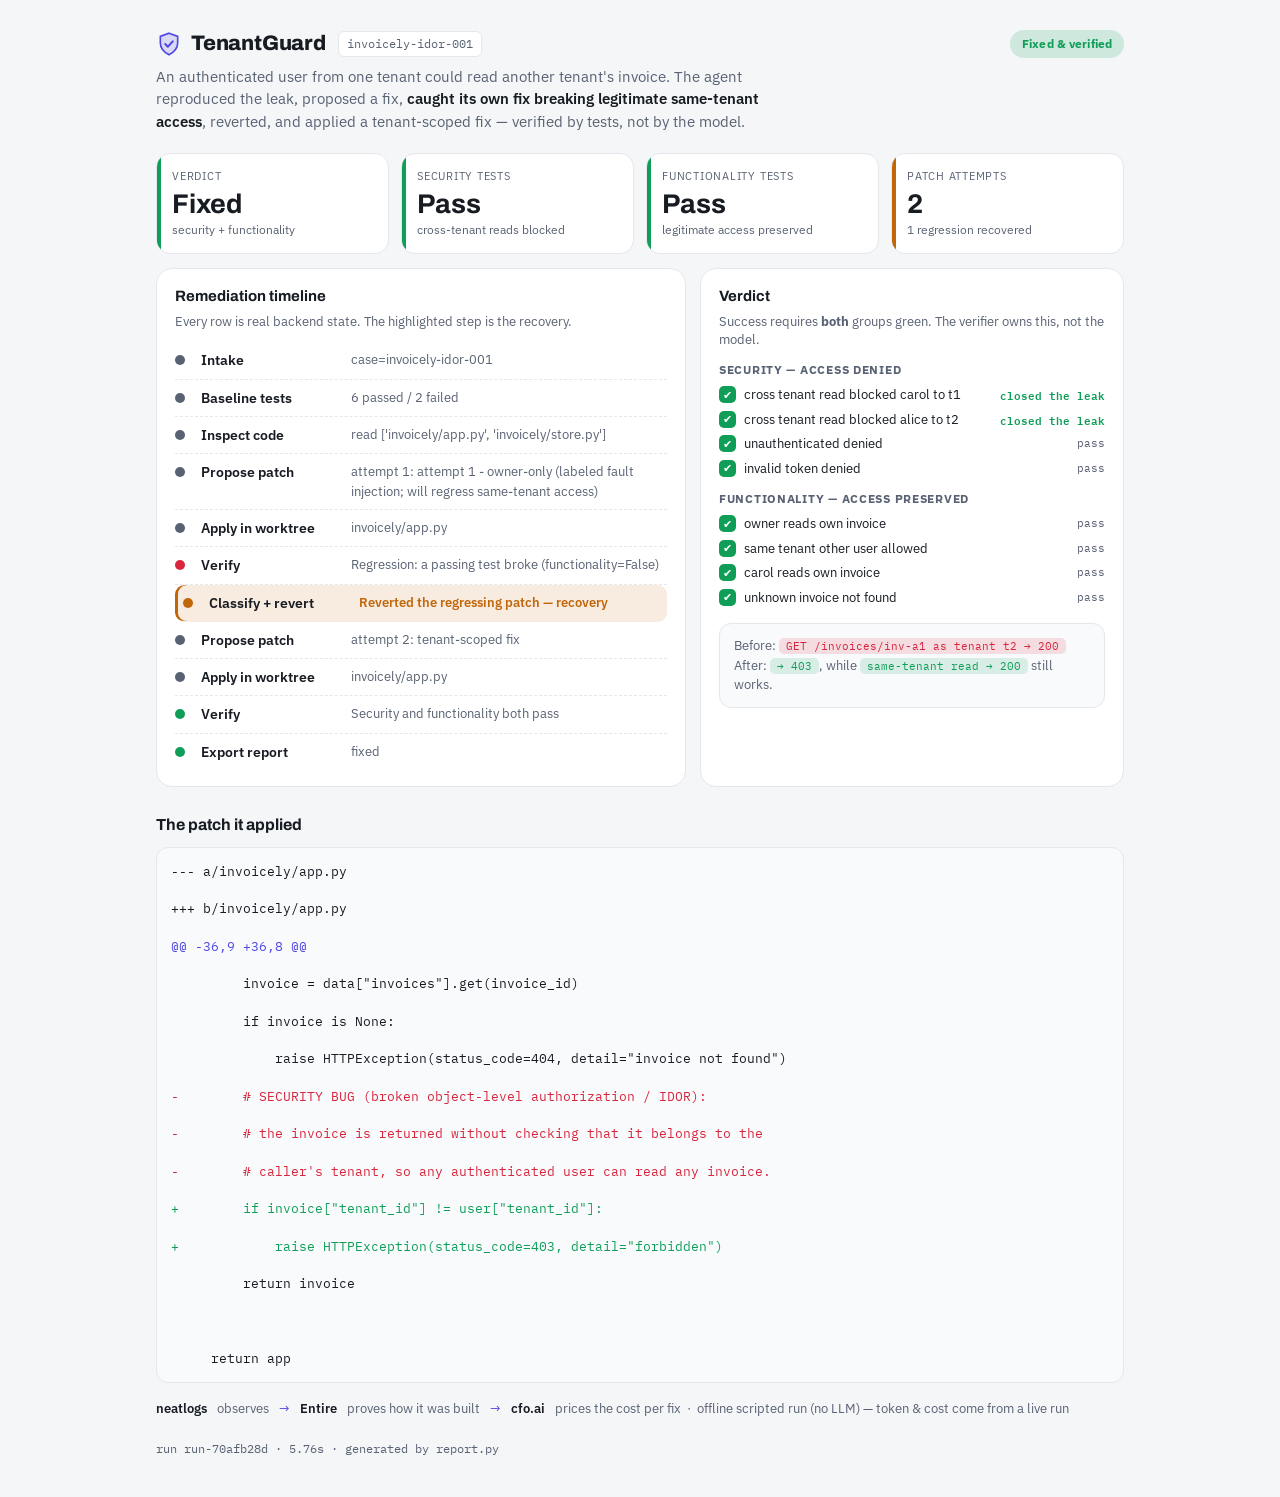
==== docs/report.html @ a700844a "P5 neatlogs wiring + polished dashboard + full docs - brain.py: neatlogs-wrapped client, usage/cost " ====
<!doctype html>
<html lang="en">
<head>
<meta charset="utf-8">
<meta name="viewport" content="width=device-width, initial-scale=1, viewport-fit=cover">
<title>TenantGuard Run</title>
<link rel="preconnect" href="https://fonts.googleapis.com">
<link rel="preconnect" href="https://fonts.gstatic.com" crossorigin>
<link rel="stylesheet" href="https://fonts.googleapis.com/css2?family=Archivo:wght@600;700;800&family=IBM+Plex+Sans:wght@400;500;600&family=IBM+Plex+Mono:wght@400;500&display=swap">
<style>
/* layout: ops dashboard — status bar, KPI tiles, timeline | verdict, patch, tool loop */
:root{
  --bg:#f4f6f8; --surface:#ffffff; --surface-2:#f8fafc; --fg:#171b22; --muted:#596273;
  --line:#e4e7ec; --accent:#4f46e5;
  --ok:#0f9d58; --bad:#d7263d; --warn:#c2660a;
  --mono:'IBM Plex Mono',ui-monospace,SFMono-Regular,Menlo,monospace;
  --body:'IBM Plex Sans',system-ui,-apple-system,Segoe UI,Roboto,sans-serif;
  --display:'Archivo','IBM Plex Sans',system-ui,sans-serif;
}
@media (prefers-color-scheme:dark){:root:not([data-theme="light"]){
  --bg:#0d1016; --surface:#141922; --surface-2:#10151d; --fg:#e8eaef; --muted:#97a1b0;
  --line:#242b36; --accent:#8b85ff; --ok:#3ad98a; --bad:#ff5d6c; --warn:#ffac52; color-scheme:dark;
}}
:root[data-theme="dark"]{
  --bg:#0d1016; --surface:#141922; --surface-2:#10151d; --fg:#e8eaef; --muted:#97a1b0;
  --line:#242b36; --accent:#8b85ff; --ok:#3ad98a; --bad:#ff5d6c; --warn:#ffac52; color-scheme:dark;
}
*{box-sizing:border-box}
body{margin:0;background:var(--bg);color:var(--fg);font-family:var(--body);
  font-size:15px;line-height:1.5;-webkit-font-smoothing:antialiased}
.wrap{max-width:1000px;margin:0 auto;padding-block:28px;padding-inline:16px}
.bar{display:flex;align-items:center;gap:12px;flex-wrap:wrap;margin-bottom:6px}
.brand{display:flex;align-items:center;gap:9px;font-family:var(--display);font-weight:800;
  font-size:21px;letter-spacing:-.01em}
.shield{width:26px;height:26px;flex:none}
.case{font-family:var(--mono);font-size:12px;color:var(--muted);
  background:var(--surface);border:1px solid var(--line);border-radius:6px;padding:3px 8px}
.pill{font-weight:700;font-size:12px;padding:5px 12px;border-radius:999px;letter-spacing:.01em}
.pill.ok{background:color-mix(in srgb,var(--ok) 16%,transparent);color:var(--ok)}
.pill.bad{background:color-mix(in srgb,var(--bad) 16%,transparent);color:var(--bad)}
.spacer{flex:1 1 auto}
.lede{color:var(--muted);margin:2px 0 20px;max-width:68ch}
.lede b{color:var(--fg);font-weight:600}

.kpis{display:grid;grid-template-columns:repeat(4,1fr);gap:12px;margin-bottom:14px}
@media(max-width:760px){.kpis{grid-template-columns:repeat(2,1fr)}}
.kpi{background:var(--surface);border:1px solid var(--line);border-radius:14px;padding:14px 15px;
  position:relative;overflow:hidden}
.kpi::before{content:"";position:absolute;left:0;top:0;bottom:0;width:4px;background:var(--muted)}
.kpi.good::before{background:var(--ok)} .kpi.crit::before{background:var(--bad)}
.kpi.warn::before{background:var(--warn)}
.kpi-label{font-size:11px;text-transform:uppercase;letter-spacing:.07em;color:var(--muted)}
.kpi-value{font-family:var(--display);font-weight:700;font-size:27px;line-height:1.1;margin:5px 0 2px}
.kpi-sub{font-size:12px;color:var(--muted)}

.grid{display:grid;grid-template-columns:1.25fr 1fr;gap:14px;margin-top:4px}
@media(max-width:820px){.grid{grid-template-columns:1fr}}
.panel{background:var(--surface);border:1px solid var(--line);border-radius:16px;padding:16px 18px;min-width:0}
.panel h3{font-family:var(--display);font-weight:700;font-size:15px;margin:0 0 4px}
.panel .hint{color:var(--muted);font-size:12.5px;margin:0 0 12px}

ul.tl{list-style:none;margin:0;padding:0}
.tl-row{display:grid;grid-template-columns:16px 140px 1fr;gap:10px;align-items:start;
  padding:8px 0;border-bottom:1px dashed var(--line)}
.tl-row:last-child{border-bottom:0}
.tl-dot{width:10px;height:10px;border-radius:50%;background:var(--muted);margin-top:5px}
.tl-label{font-weight:600;font-size:13.5px}
.tl-note{color:var(--muted);font-size:13px;min-width:0}
.tl-row.pass .tl-dot{background:var(--ok)}
.tl-row.fail .tl-dot{background:var(--bad)}
.tl-row.recover{background:color-mix(in srgb,var(--warn) 12%,transparent);
  border-radius:9px;padding-inline:8px;border-bottom-color:transparent;
  box-shadow:inset 3px 0 0 var(--warn)}
.tl-row.recover .tl-dot{background:var(--warn)}
.tl-row.recover .tl-note{color:var(--warn);font-weight:600}

.vm-group{margin-bottom:12px}
.vm-group h4{font-size:12px;text-transform:uppercase;letter-spacing:.06em;color:var(--muted);margin:0 0 6px}
.vm-group ul{list-style:none;margin:0;padding:0;display:flex;flex-direction:column;gap:5px}
.vm-group li{display:flex;align-items:center;gap:8px;font-size:13px}
.vm-check{width:17px;height:17px;flex:none;border-radius:5px;display:grid;place-items:center;
  font-size:11px;color:#fff;background:var(--ok)}
.vm-group li.bad .vm-check{background:var(--bad)}
.vm-name{flex:1 1 auto;min-width:0}
.vm-tag{font-family:var(--mono);font-size:10.5px;color:var(--muted);white-space:nowrap}
.vm-tag.closed{color:var(--ok);font-weight:600}

.attack{margin:16px 0 0;background:var(--surface-2);border:1px solid var(--line);
  border-radius:12px;padding:12px 14px;font-size:13px;color:var(--muted)}
.attack code{font-family:var(--mono);color:var(--fg)}
.chip{font-family:var(--mono);font-size:11px;padding:1px 7px;border-radius:5px;
  background:color-mix(in srgb,var(--bad) 14%,transparent);color:var(--bad)}
.chip.ok{background:color-mix(in srgb,var(--ok) 14%,transparent);color:var(--ok)}

.diffwrap{margin-top:14px}
pre.diff{background:var(--surface-2);border:1px solid var(--line);border-radius:12px;
  padding:14px;overflow-x:auto;font-family:var(--mono);font-size:12.5px;line-height:1.5;margin:0}
.dl{display:block;white-space:pre}
.dl.ins{color:var(--ok)} .dl.del{color:var(--bad)} .dl.hunk{color:var(--accent)}

.loop{margin-top:16px;display:flex;align-items:center;gap:10px;flex-wrap:wrap;
  font-size:12.5px;color:var(--muted)}
.loop b{color:var(--fg);font-weight:600}
.loop .arrow{color:var(--accent)}
.foot{color:var(--muted);font-size:11.5px;margin-top:22px;font-family:var(--mono)}
h2.sec{font-family:var(--display);font-weight:700;font-size:16px;margin:26px 0 10px}
</style>
</head>
<body>
<div class="wrap">
  <div class="bar">
    <div class="brand">
      <svg class="shield" viewBox="0 0 24 24" fill="none" aria-hidden="true">
        <path d="M12 2l8 3v6c0 5-3.5 8.5-8 11-4.5-2.5-8-6-8-11V5l8-3z" fill="var(--accent)" opacity=".16"/>
        <path d="M12 2l8 3v6c0 5-3.5 8.5-8 11-4.5-2.5-8-6-8-11V5l8-3z" stroke="var(--accent)" stroke-width="1.5"/>
        <path d="M8.5 12l2.5 2.5 4.5-5" stroke="var(--accent)" stroke-width="1.8" stroke-linecap="round" stroke-linejoin="round"/>
      </svg>
      TenantGuard
    </div>
    <span class="case">invoicely-idor-001</span>
    <span class="spacer"></span>
    <span class="pill ok">Fixed &amp; verified</span>
  </div>
  <p class="lede">An authenticated user from one tenant could read another tenant's invoice.
  The agent reproduced the leak, proposed a fix, <b>caught its own fix breaking legitimate
  same-tenant access</b>, reverted, and applied a tenant-scoped fix — verified by tests, not by the model.</p>

  <div class="kpis"><div class="kpi good"><div class="kpi-label">Verdict</div><div class="kpi-value">Fixed</div><div class="kpi-sub">security + functionality</div></div><div class="kpi good"><div class="kpi-label">Security tests</div><div class="kpi-value">Pass</div><div class="kpi-sub">cross-tenant reads blocked</div></div><div class="kpi good"><div class="kpi-label">Functionality tests</div><div class="kpi-value">Pass</div><div class="kpi-sub">legitimate access preserved</div></div><div class="kpi warn"><div class="kpi-label">Patch attempts</div><div class="kpi-value">2</div><div class="kpi-sub">1 regression recovered</div></div></div>

  <div class="grid">
    <div class="panel">
      <h3>Remediation timeline</h3>
      <p class="hint">Every row is real backend state. The highlighted step is the recovery.</p>
      <ul class="tl"><li class="tl-row step"><span class="tl-dot"></span><span class="tl-label">Intake</span><span class="tl-note">case=invoicely-idor-001</span></li>
<li class="tl-row step"><span class="tl-dot"></span><span class="tl-label">Baseline tests</span><span class="tl-note">6 passed / 2 failed</span></li>
<li class="tl-row step"><span class="tl-dot"></span><span class="tl-label">Inspect code</span><span class="tl-note">read [&#x27;invoicely/app.py&#x27;, &#x27;invoicely/store.py&#x27;]</span></li>
<li class="tl-row step"><span class="tl-dot"></span><span class="tl-label">Propose patch</span><span class="tl-note">attempt 1: attempt 1 - owner-only (labeled fault injection; will regress same-tenant access)</span></li>
<li class="tl-row step"><span class="tl-dot"></span><span class="tl-label">Apply in worktree</span><span class="tl-note">invoicely/app.py</span></li>
<li class="tl-row fail"><span class="tl-dot"></span><span class="tl-label">Verify</span><span class="tl-note">Regression: a passing test broke (functionality=False)</span></li>
<li class="tl-row recover"><span class="tl-dot"></span><span class="tl-label">Classify + revert</span><span class="tl-note">Reverted the regressing patch — recovery</span></li>
<li class="tl-row step"><span class="tl-dot"></span><span class="tl-label">Propose patch</span><span class="tl-note">attempt 2: tenant-scoped fix</span></li>
<li class="tl-row step"><span class="tl-dot"></span><span class="tl-label">Apply in worktree</span><span class="tl-note">invoicely/app.py</span></li>
<li class="tl-row pass"><span class="tl-dot"></span><span class="tl-label">Verify</span><span class="tl-note">Security and functionality both pass</span></li>
<li class="tl-row pass"><span class="tl-dot"></span><span class="tl-label">Export report</span><span class="tl-note">fixed</span></li></ul>
    </div>
    <div class="panel">
      <h3>Verdict</h3>
      <p class="hint">Success requires <b>both</b> groups green. The verifier owns this, not the model.</p>
      <div class="vm-group"><h4>Security — access denied</h4><ul><li class="ok"><span class="vm-check">✔</span><span class="vm-name">cross tenant read blocked carol to t1</span><span class="vm-tag closed">closed the leak</span></li><li class="ok"><span class="vm-check">✔</span><span class="vm-name">cross tenant read blocked alice to t2</span><span class="vm-tag closed">closed the leak</span></li><li class="ok"><span class="vm-check">✔</span><span class="vm-name">unauthenticated denied</span><span class="vm-tag ok">pass</span></li><li class="ok"><span class="vm-check">✔</span><span class="vm-name">invalid token denied</span><span class="vm-tag ok">pass</span></li></ul></div><div class="vm-group"><h4>Functionality — access preserved</h4><ul><li class="ok"><span class="vm-check">✔</span><span class="vm-name">owner reads own invoice</span><span class="vm-tag ok">pass</span></li><li class="ok"><span class="vm-check">✔</span><span class="vm-name">same tenant other user allowed</span><span class="vm-tag ok">pass</span></li><li class="ok"><span class="vm-check">✔</span><span class="vm-name">carol reads own invoice</span><span class="vm-tag ok">pass</span></li><li class="ok"><span class="vm-check">✔</span><span class="vm-name">unknown invoice not found</span><span class="vm-tag ok">pass</span></li></ul></div>
      <div class="attack">
        Before: <span class="chip">GET /invoices/inv-a1 as tenant t2 → 200</span>
        After: <span class="chip ok">→ 403</span>, while
        <span class="chip ok">same-tenant read → 200</span> still works.
      </div>
    </div>
  </div>

  <div class="diffwrap">
    <h2 class="sec">The patch it applied</h2>
    <pre class="diff"><span class="dl ">--- a/invoicely/app.py</span>
<span class="dl ">+++ b/invoicely/app.py</span>
<span class="dl hunk">@@ -36,9 +36,8 @@</span>
<span class="dl ">         invoice = data[&quot;invoices&quot;].get(invoice_id)</span>
<span class="dl ">         if invoice is None:</span>
<span class="dl ">             raise HTTPException(status_code=404, detail=&quot;invoice not found&quot;)</span>
<span class="dl del">-        # SECURITY BUG (broken object-level authorization / IDOR):</span>
<span class="dl del">-        # the invoice is returned without checking that it belongs to the</span>
<span class="dl del">-        # caller&#x27;s tenant, so any authenticated user can read any invoice.</span>
<span class="dl ins">+        if invoice[&quot;tenant_id&quot;] != user[&quot;tenant_id&quot;]:</span>
<span class="dl ins">+            raise HTTPException(status_code=403, detail=&quot;forbidden&quot;)</span>
<span class="dl ">         return invoice</span>
<span class="dl "> </span>
<span class="dl ">     return app</span></pre>
  </div>

  <div class="loop">
    <b>neatlogs</b> observes <span class="arrow">→</span> <b>Entire</b> proves how it was built
    <span class="arrow">→</span> <b>cfo.ai</b> prices the cost per fix &nbsp;·&nbsp; offline scripted run (no LLM) — token &amp; cost come from a live run
  </div>

  <p class="foot">run run-70afb28d · 5.76s · generated by report.py</p>
</div>
</body>
</html>
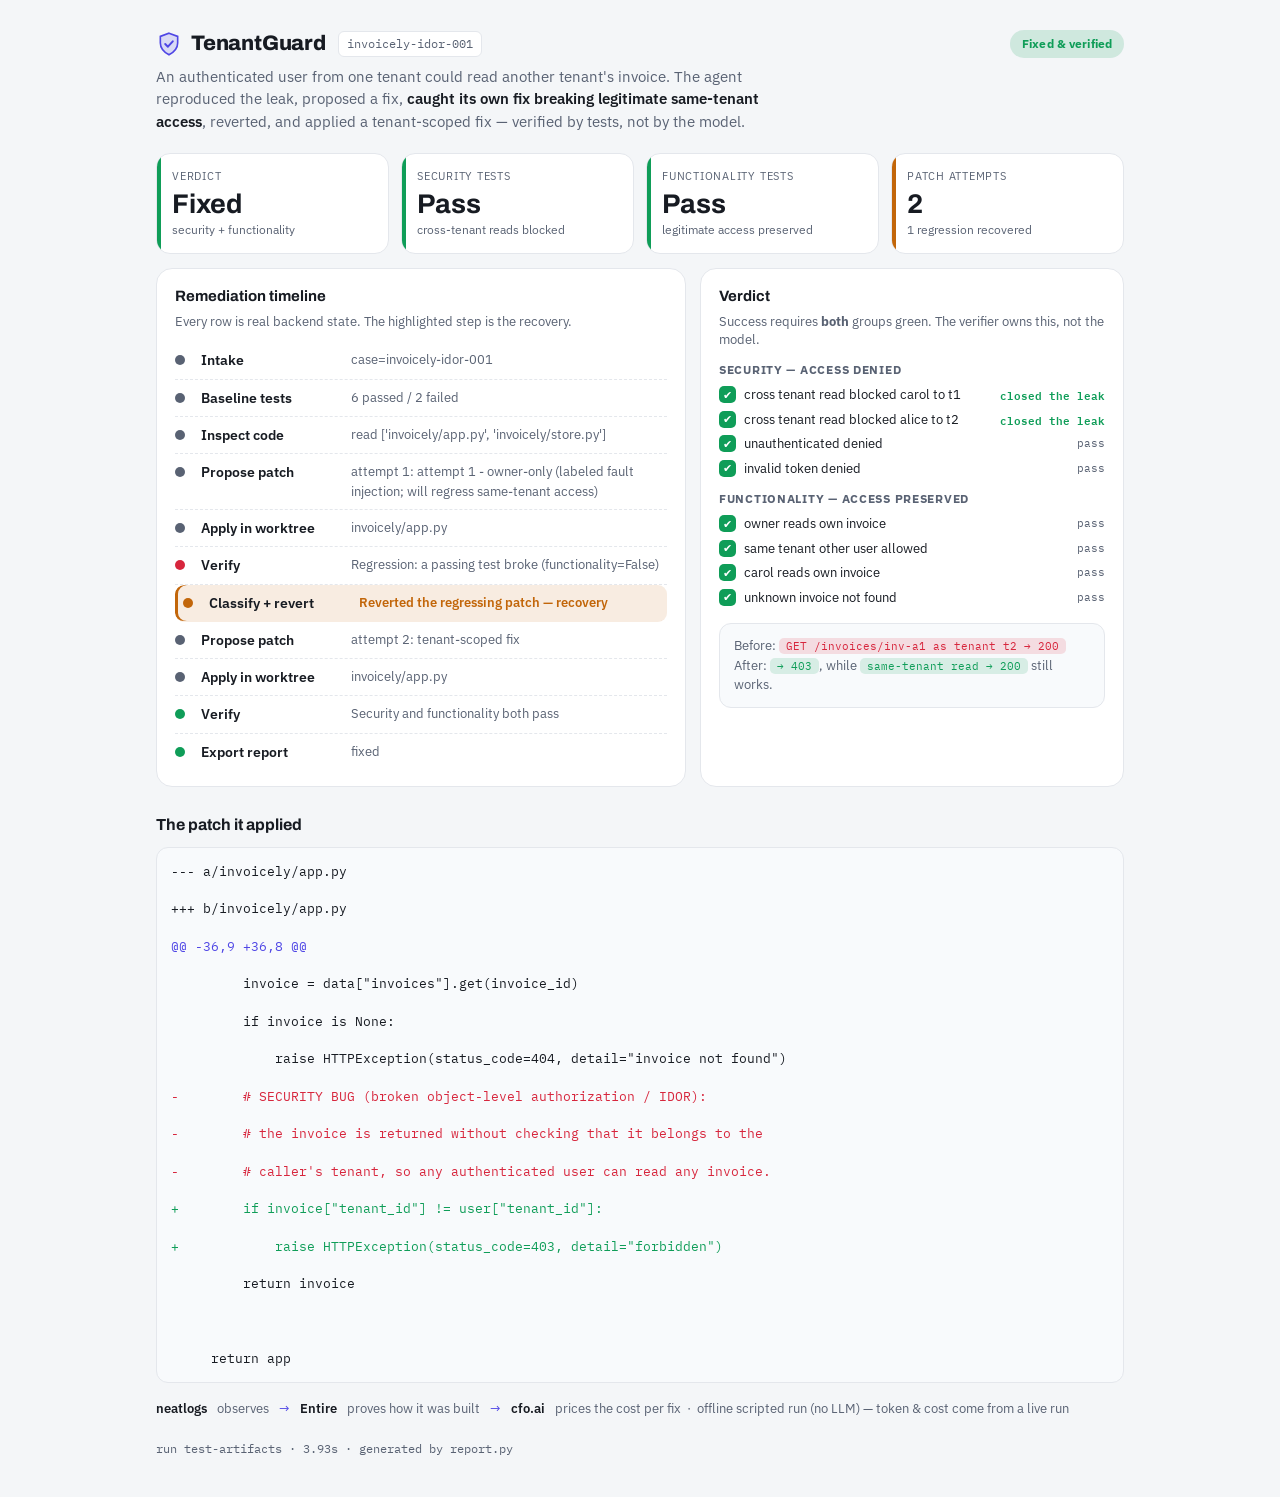
==== commit 966874f1: "Add AWS Bedrock backend (Claude Opus 4.6, ap-south-1) - brain.py: detect_backend() + AnthropicBedroc" ====
--- a/docs/report.html
+++ b/docs/report.html
@@ -178,7 +178,7 @@
     <span class="arrow">→</span> <b>cfo.ai</b> prices the cost per fix &nbsp;·&nbsp; offline scripted run (no LLM) — token &amp; cost come from a live run
   </div>
 
-  <p class="foot">run run-70afb28d · 5.76s · generated by report.py</p>
+  <p class="foot">run test-artifacts · 3.93s · generated by report.py</p>
 </div>
 </body>
 </html>
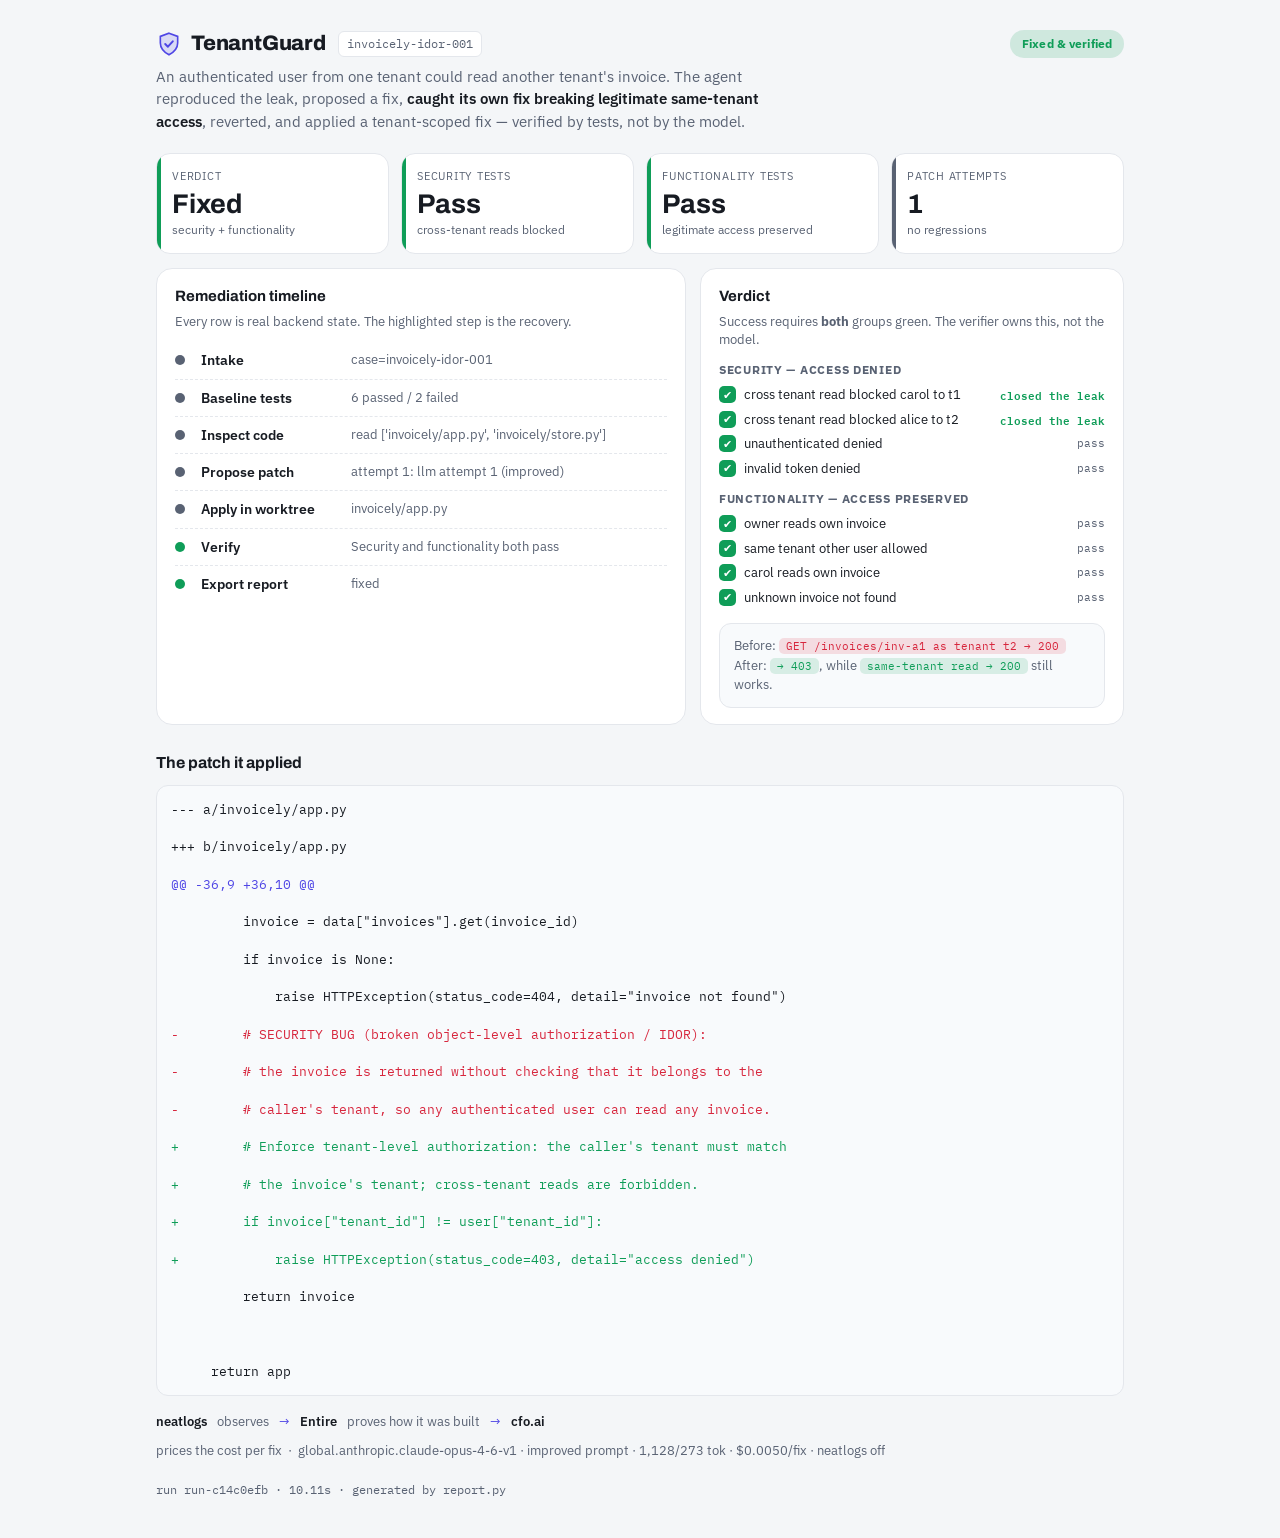
==== commit 71fc096d: "Live Bedrock run verified (Opus 4.6); dashboard shows real cost; build log updated" ====
--- a/docs/report.html
+++ b/docs/report.html
@@ -125,7 +125,7 @@
   The agent reproduced the leak, proposed a fix, <b>caught its own fix breaking legitimate
   same-tenant access</b>, reverted, and applied a tenant-scoped fix — verified by tests, not by the model.</p>
 
-  <div class="kpis"><div class="kpi good"><div class="kpi-label">Verdict</div><div class="kpi-value">Fixed</div><div class="kpi-sub">security + functionality</div></div><div class="kpi good"><div class="kpi-label">Security tests</div><div class="kpi-value">Pass</div><div class="kpi-sub">cross-tenant reads blocked</div></div><div class="kpi good"><div class="kpi-label">Functionality tests</div><div class="kpi-value">Pass</div><div class="kpi-sub">legitimate access preserved</div></div><div class="kpi warn"><div class="kpi-label">Patch attempts</div><div class="kpi-value">2</div><div class="kpi-sub">1 regression recovered</div></div></div>
+  <div class="kpis"><div class="kpi good"><div class="kpi-label">Verdict</div><div class="kpi-value">Fixed</div><div class="kpi-sub">security + functionality</div></div><div class="kpi good"><div class="kpi-label">Security tests</div><div class="kpi-value">Pass</div><div class="kpi-sub">cross-tenant reads blocked</div></div><div class="kpi good"><div class="kpi-label">Functionality tests</div><div class="kpi-value">Pass</div><div class="kpi-sub">legitimate access preserved</div></div><div class="kpi neutral"><div class="kpi-label">Patch attempts</div><div class="kpi-value">1</div><div class="kpi-sub">no regressions</div></div></div>
 
   <div class="grid">
     <div class="panel">
@@ -134,11 +134,7 @@
       <ul class="tl"><li class="tl-row step"><span class="tl-dot"></span><span class="tl-label">Intake</span><span class="tl-note">case=invoicely-idor-001</span></li>
 <li class="tl-row step"><span class="tl-dot"></span><span class="tl-label">Baseline tests</span><span class="tl-note">6 passed / 2 failed</span></li>
 <li class="tl-row step"><span class="tl-dot"></span><span class="tl-label">Inspect code</span><span class="tl-note">read [&#x27;invoicely/app.py&#x27;, &#x27;invoicely/store.py&#x27;]</span></li>
-<li class="tl-row step"><span class="tl-dot"></span><span class="tl-label">Propose patch</span><span class="tl-note">attempt 1: attempt 1 - owner-only (labeled fault injection; will regress same-tenant access)</span></li>
-<li class="tl-row step"><span class="tl-dot"></span><span class="tl-label">Apply in worktree</span><span class="tl-note">invoicely/app.py</span></li>
-<li class="tl-row fail"><span class="tl-dot"></span><span class="tl-label">Verify</span><span class="tl-note">Regression: a passing test broke (functionality=False)</span></li>
-<li class="tl-row recover"><span class="tl-dot"></span><span class="tl-label">Classify + revert</span><span class="tl-note">Reverted the regressing patch — recovery</span></li>
-<li class="tl-row step"><span class="tl-dot"></span><span class="tl-label">Propose patch</span><span class="tl-note">attempt 2: tenant-scoped fix</span></li>
+<li class="tl-row step"><span class="tl-dot"></span><span class="tl-label">Propose patch</span><span class="tl-note">attempt 1: llm attempt 1 (improved)</span></li>
 <li class="tl-row step"><span class="tl-dot"></span><span class="tl-label">Apply in worktree</span><span class="tl-note">invoicely/app.py</span></li>
 <li class="tl-row pass"><span class="tl-dot"></span><span class="tl-label">Verify</span><span class="tl-note">Security and functionality both pass</span></li>
 <li class="tl-row pass"><span class="tl-dot"></span><span class="tl-label">Export report</span><span class="tl-note">fixed</span></li></ul>
@@ -159,15 +155,17 @@
     <h2 class="sec">The patch it applied</h2>
     <pre class="diff"><span class="dl ">--- a/invoicely/app.py</span>
 <span class="dl ">+++ b/invoicely/app.py</span>
-<span class="dl hunk">@@ -36,9 +36,8 @@</span>
+<span class="dl hunk">@@ -36,9 +36,10 @@</span>
 <span class="dl ">         invoice = data[&quot;invoices&quot;].get(invoice_id)</span>
 <span class="dl ">         if invoice is None:</span>
 <span class="dl ">             raise HTTPException(status_code=404, detail=&quot;invoice not found&quot;)</span>
 <span class="dl del">-        # SECURITY BUG (broken object-level authorization / IDOR):</span>
 <span class="dl del">-        # the invoice is returned without checking that it belongs to the</span>
 <span class="dl del">-        # caller&#x27;s tenant, so any authenticated user can read any invoice.</span>
+<span class="dl ins">+        # Enforce tenant-level authorization: the caller&#x27;s tenant must match</span>
+<span class="dl ins">+        # the invoice&#x27;s tenant; cross-tenant reads are forbidden.</span>
 <span class="dl ins">+        if invoice[&quot;tenant_id&quot;] != user[&quot;tenant_id&quot;]:</span>
-<span class="dl ins">+            raise HTTPException(status_code=403, detail=&quot;forbidden&quot;)</span>
+<span class="dl ins">+            raise HTTPException(status_code=403, detail=&quot;access denied&quot;)</span>
 <span class="dl ">         return invoice</span>
 <span class="dl "> </span>
 <span class="dl ">     return app</span></pre>
@@ -175,10 +173,10 @@
 
   <div class="loop">
     <b>neatlogs</b> observes <span class="arrow">→</span> <b>Entire</b> proves how it was built
-    <span class="arrow">→</span> <b>cfo.ai</b> prices the cost per fix &nbsp;·&nbsp; offline scripted run (no LLM) — token &amp; cost come from a live run
+    <span class="arrow">→</span> <b>cfo.ai</b> prices the cost per fix &nbsp;·&nbsp; global.anthropic.claude-opus-4-6-v1 · improved prompt · 1,128/273 tok · $0.0050/fix · neatlogs off
   </div>
 
-  <p class="foot">run test-artifacts · 3.93s · generated by report.py</p>
+  <p class="foot">run run-c14c0efb · 10.11s · generated by report.py</p>
 </div>
 </body>
 </html>
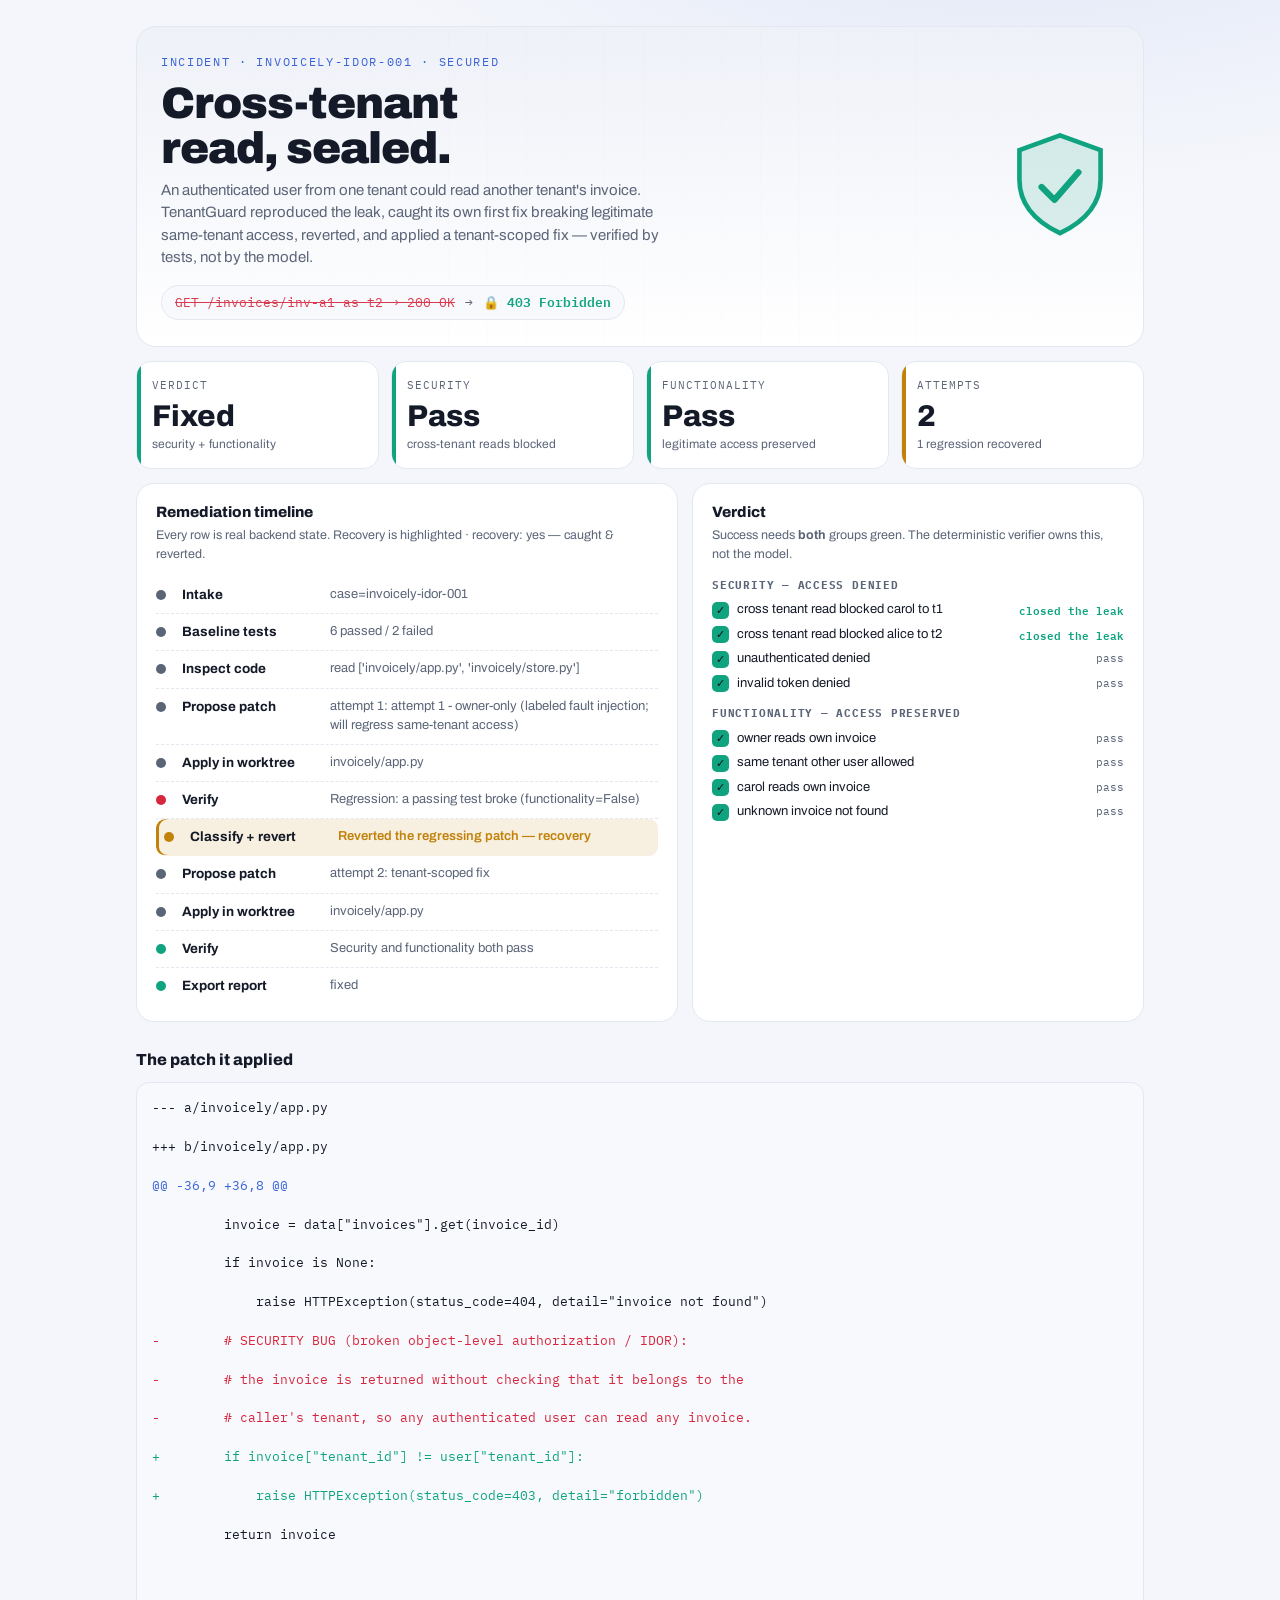
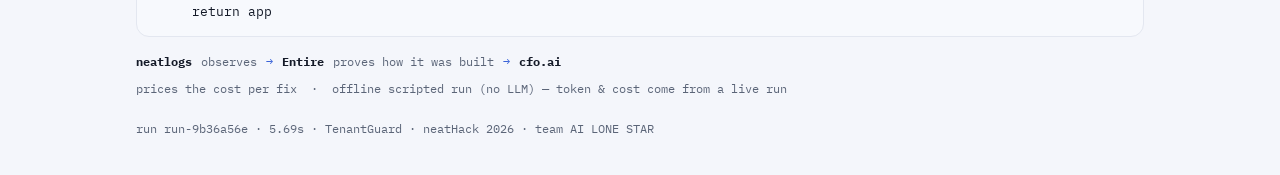
==== commit d4cabbee: "Redesign dashboard: animated 'incident resolved' security console Editorial treatment with meaningfu" ====
--- a/docs/report.html
+++ b/docs/report.html
@@ -3,151 +3,180 @@
 <head>
 <meta charset="utf-8">
 <meta name="viewport" content="width=device-width, initial-scale=1, viewport-fit=cover">
-<title>TenantGuard Run</title>
+<title>TenantGuard Console</title>
 <link rel="preconnect" href="https://fonts.googleapis.com">
 <link rel="preconnect" href="https://fonts.gstatic.com" crossorigin>
-<link rel="stylesheet" href="https://fonts.googleapis.com/css2?family=Archivo:wght@600;700;800&family=IBM+Plex+Sans:wght@400;500;600&family=IBM+Plex+Mono:wght@400;500&display=swap">
+<link rel="stylesheet" href="https://fonts.googleapis.com/css2?family=Archivo:wght@500;700;800;900&family=IBM+Plex+Mono:wght@400;500;600&display=swap">
 <style>
-/* layout: ops dashboard — status bar, KPI tiles, timeline | verdict, patch, tool loop */
+/* dark-first "incident resolved" security console: hero seal, KPI band, timeline | verdict, patch */
 :root{
-  --bg:#f4f6f8; --surface:#ffffff; --surface-2:#f8fafc; --fg:#171b22; --muted:#596273;
-  --line:#e4e7ec; --accent:#4f46e5;
-  --ok:#0f9d58; --bad:#d7263d; --warn:#c2660a;
+  --bg:#0a0e17; --bg2:#0d1220; --surface:#121829; --surface-2:#0f1524; --fg:#eaeef8;
+  --muted:#8894ad; --line:#232c42; --accent:#5b8cff;
+  --breach:#ff4d61; --secure:#27d49f; --warn:#f6b34b;
+  --display:'Archivo',system-ui,-apple-system,Segoe UI,sans-serif;
   --mono:'IBM Plex Mono',ui-monospace,SFMono-Regular,Menlo,monospace;
-  --body:'IBM Plex Sans',system-ui,-apple-system,Segoe UI,Roboto,sans-serif;
-  --display:'Archivo','IBM Plex Sans',system-ui,sans-serif;
+  color-scheme:dark;
 }
-@media (prefers-color-scheme:dark){:root:not([data-theme="light"]){
-  --bg:#0d1016; --surface:#141922; --surface-2:#10151d; --fg:#e8eaef; --muted:#97a1b0;
-  --line:#242b36; --accent:#8b85ff; --ok:#3ad98a; --bad:#ff5d6c; --warn:#ffac52; color-scheme:dark;
+@media (prefers-color-scheme:light){:root:not([data-theme="dark"]){
+  --bg:#f4f6fb; --bg2:#eef1f8; --surface:#ffffff; --surface-2:#f7f9fd; --fg:#141a28;
+  --muted:#5b6578; --line:#e3e7f0; --accent:#3a63d8;
+  --breach:#d7263d; --secure:#0fa37f; --warn:#c2820a; color-scheme:light;
 }}
-:root[data-theme="dark"]{
-  --bg:#0d1016; --surface:#141922; --surface-2:#10151d; --fg:#e8eaef; --muted:#97a1b0;
-  --line:#242b36; --accent:#8b85ff; --ok:#3ad98a; --bad:#ff5d6c; --warn:#ffac52; color-scheme:dark;
+:root[data-theme="light"]{
+  --bg:#f4f6fb; --bg2:#eef1f8; --surface:#ffffff; --surface-2:#f7f9fd; --fg:#141a28;
+  --muted:#5b6578; --line:#e3e7f0; --accent:#3a63d8;
+  --breach:#d7263d; --secure:#0fa37f; --warn:#c2820a; color-scheme:light;
 }
 *{box-sizing:border-box}
-body{margin:0;background:var(--bg);color:var(--fg);font-family:var(--body);
-  font-size:15px;line-height:1.5;-webkit-font-smoothing:antialiased}
-.wrap{max-width:1000px;margin:0 auto;padding-block:28px;padding-inline:16px}
-.bar{display:flex;align-items:center;gap:12px;flex-wrap:wrap;margin-bottom:6px}
-.brand{display:flex;align-items:center;gap:9px;font-family:var(--display);font-weight:800;
-  font-size:21px;letter-spacing:-.01em}
-.shield{width:26px;height:26px;flex:none}
-.case{font-family:var(--mono);font-size:12px;color:var(--muted);
-  background:var(--surface);border:1px solid var(--line);border-radius:6px;padding:3px 8px}
-.pill{font-weight:700;font-size:12px;padding:5px 12px;border-radius:999px;letter-spacing:.01em}
-.pill.ok{background:color-mix(in srgb,var(--ok) 16%,transparent);color:var(--ok)}
-.pill.bad{background:color-mix(in srgb,var(--bad) 16%,transparent);color:var(--bad)}
-.spacer{flex:1 1 auto}
-.lede{color:var(--muted);margin:2px 0 20px;max-width:68ch}
-.lede b{color:var(--fg);font-weight:600}
-
-.kpis{display:grid;grid-template-columns:repeat(4,1fr);gap:12px;margin-bottom:14px}
+body{margin:0;background:
+  radial-gradient(1200px 600px at 80% -10%, color-mix(in srgb,var(--accent) 12%,transparent), transparent 60%),
+  var(--bg);
+  color:var(--fg);font-family:var(--display);font-size:15px;line-height:1.5;-webkit-font-smoothing:antialiased}
+.wrap{max-width:1040px;margin:0 auto;padding-block:26px;padding-inline:16px}
+
+/* hero */
+.hero{position:relative;background:linear-gradient(180deg,var(--bg2),var(--surface));
+  border:1px solid var(--line);border-radius:20px;padding:26px 24px;overflow:hidden}
+.hero::after{content:"";position:absolute;inset:0;pointer-events:none;
+  background:repeating-linear-gradient(90deg,transparent 0 38px,color-mix(in srgb,var(--fg) 3%,transparent) 38px 39px);
+  opacity:.35;mask:linear-gradient(90deg,transparent,#000 30%,#000 70%,transparent)}
+.eyebrow{font-family:var(--mono);font-size:12px;letter-spacing:.14em;text-transform:uppercase;color:var(--accent)}
+.hero h1{font-size:clamp(28px,5vw,44px);font-weight:900;letter-spacing:-.02em;line-height:1.02;margin:10px 0 8px;
+  text-wrap:balance;max-width:16ch}
+.hero p{color:var(--muted);margin:0;max-width:56ch}
+.hero-grid{display:grid;grid-template-columns:1fr auto;gap:20px;align-items:center;position:relative;z-index:1}
+@media(max-width:640px){.hero-grid{grid-template-columns:1fr}}
+/* breach -> secured status line */
+.status{display:inline-flex;align-items:center;gap:10px;margin-top:16px;font-family:var(--mono);
+  font-size:13px;background:var(--surface-2);border:1px solid var(--line);border-radius:999px;padding:7px 13px}
+.status .arrow{color:var(--muted)}
+.b-old{color:var(--breach);text-decoration:line-through;opacity:.9;animation:breachPulse 1.1s ease-out 1}
+.b-new{color:var(--secure);font-weight:600}
+.b-new .lock{display:inline-block;animation:popIn .5s cubic-bezier(.2,1.4,.3,1) .5s both}
+@keyframes breachPulse{0%,60%{opacity:1}100%{opacity:.6}}
+@keyframes popIn{from{transform:scale(.4);opacity:0}to{transform:scale(1);opacity:1}}
+/* seal */
+.seal{width:118px;height:118px;flex:none;justify-self:end}
+.seal .ring{stroke:var(--secure);stroke-width:2.5;fill:none;stroke-linecap:round;
+  stroke-dasharray:300;stroke-dashoffset:300;animation:draw 1.1s ease-out .15s forwards}
+.seal .body{fill:color-mix(in srgb,var(--secure) 14%,transparent)}
+.seal .tick{stroke:var(--secure);stroke-width:3.4;fill:none;stroke-linecap:round;stroke-linejoin:round;
+  stroke-dasharray:40;stroke-dashoffset:40;animation:draw .5s ease-out 1s forwards}
+@keyframes draw{to{stroke-dashoffset:0}}
+
+/* kpi band */
+.kpis{display:grid;grid-template-columns:repeat(4,1fr);gap:12px;margin-top:14px}
 @media(max-width:760px){.kpis{grid-template-columns:repeat(2,1fr)}}
-.kpi{background:var(--surface);border:1px solid var(--line);border-radius:14px;padding:14px 15px;
-  position:relative;overflow:hidden}
+.kpi{background:var(--surface);border:1px solid var(--line);border-radius:15px;padding:15px;position:relative;overflow:hidden;
+  opacity:0;transform:translateY(10px);animation:rise .6s ease-out forwards}
+.kpi:nth-child(1){animation-delay:.15s}.kpi:nth-child(2){animation-delay:.25s}
+.kpi:nth-child(3){animation-delay:.35s}.kpi:nth-child(4){animation-delay:.45s}
 .kpi::before{content:"";position:absolute;left:0;top:0;bottom:0;width:4px;background:var(--muted)}
-.kpi.good::before{background:var(--ok)} .kpi.crit::before{background:var(--bad)}
-.kpi.warn::before{background:var(--warn)}
-.kpi-label{font-size:11px;text-transform:uppercase;letter-spacing:.07em;color:var(--muted)}
-.kpi-value{font-family:var(--display);font-weight:700;font-size:27px;line-height:1.1;margin:5px 0 2px}
+.kpi.good::before{background:var(--secure)}.kpi.crit::before{background:var(--breach)}
+.kpi.warn::before{background:var(--warn)}.kpi.accent::before{background:var(--accent)}
+.kpi-label{font-family:var(--mono);font-size:11px;text-transform:uppercase;letter-spacing:.09em;color:var(--muted)}
+.kpi-value{font-weight:800;font-size:30px;line-height:1.1;margin:6px 0 2px;font-variant-numeric:tabular-nums}
 .kpi-sub{font-size:12px;color:var(--muted)}
-
-.grid{display:grid;grid-template-columns:1.25fr 1fr;gap:14px;margin-top:4px}
+@keyframes rise{to{opacity:1;transform:none}}
+
+.grid{display:grid;grid-template-columns:1.2fr 1fr;gap:14px;margin-top:14px}
 @media(max-width:820px){.grid{grid-template-columns:1fr}}
-.panel{background:var(--surface);border:1px solid var(--line);border-radius:16px;padding:16px 18px;min-width:0}
-.panel h3{font-family:var(--display);font-weight:700;font-size:15px;margin:0 0 4px}
-.panel .hint{color:var(--muted);font-size:12.5px;margin:0 0 12px}
+.panel{background:var(--surface);border:1px solid var(--line);border-radius:18px;padding:17px 19px;min-width:0}
+.panel h3{font-weight:800;font-size:15px;margin:0 0 3px}
+.panel .hint{color:var(--muted);font-size:12.5px;margin:0 0 13px}
 
 ul.tl{list-style:none;margin:0;padding:0}
-.tl-row{display:grid;grid-template-columns:16px 140px 1fr;gap:10px;align-items:start;
-  padding:8px 0;border-bottom:1px dashed var(--line)}
+.tl-row{display:grid;grid-template-columns:16px 138px 1fr;gap:10px;align-items:start;padding:8px 0;
+  border-bottom:1px dashed var(--line);opacity:0;transform:translateX(-8px);
+  animation:slidein .5s ease-out forwards;animation-delay:calc(.5s + var(--i)*.09s)}
 .tl-row:last-child{border-bottom:0}
+@keyframes slidein{to{opacity:1;transform:none}}
 .tl-dot{width:10px;height:10px;border-radius:50%;background:var(--muted);margin-top:5px}
-.tl-label{font-weight:600;font-size:13.5px}
+.tl-label{font-weight:700;font-size:13.5px}
 .tl-note{color:var(--muted);font-size:13px;min-width:0}
-.tl-row.pass .tl-dot{background:var(--ok)}
-.tl-row.fail .tl-dot{background:var(--bad)}
-.tl-row.recover{background:color-mix(in srgb,var(--warn) 12%,transparent);
-  border-radius:9px;padding-inline:8px;border-bottom-color:transparent;
-  box-shadow:inset 3px 0 0 var(--warn)}
-.tl-row.recover .tl-dot{background:var(--warn)}
+.tl-row.pass .tl-dot{background:var(--secure)}
+.tl-row.fail .tl-dot{background:var(--breach)}
+.tl-row.recover{background:color-mix(in srgb,var(--warn) 13%,transparent);border-radius:9px;
+  padding-inline:8px;border-bottom-color:transparent;box-shadow:inset 3px 0 0 var(--warn)}
+.tl-row.recover .tl-dot{background:var(--warn);animation:ping 1.4s ease-out infinite}
 .tl-row.recover .tl-note{color:var(--warn);font-weight:600}
+@keyframes ping{0%{box-shadow:0 0 0 0 color-mix(in srgb,var(--warn) 60%,transparent)}
+  70%{box-shadow:0 0 0 7px transparent}100%{box-shadow:0 0 0 0 transparent}}
 
 .vm-group{margin-bottom:12px}
-.vm-group h4{font-size:12px;text-transform:uppercase;letter-spacing:.06em;color:var(--muted);margin:0 0 6px}
+.vm-group h4{font-family:var(--mono);font-size:11px;text-transform:uppercase;letter-spacing:.07em;color:var(--muted);margin:0 0 7px}
 .vm-group ul{list-style:none;margin:0;padding:0;display:flex;flex-direction:column;gap:5px}
 .vm-group li{display:flex;align-items:center;gap:8px;font-size:13px}
-.vm-check{width:17px;height:17px;flex:none;border-radius:5px;display:grid;place-items:center;
-  font-size:11px;color:#fff;background:var(--ok)}
-.vm-group li.bad .vm-check{background:var(--bad)}
+.vm-check{width:17px;height:17px;flex:none;border-radius:5px;display:grid;place-items:center;font-size:11px;color:#071018;background:var(--secure)}
+.vm-group li.bad .vm-check{background:var(--breach);color:#fff}
 .vm-name{flex:1 1 auto;min-width:0}
 .vm-tag{font-family:var(--mono);font-size:10.5px;color:var(--muted);white-space:nowrap}
-.vm-tag.closed{color:var(--ok);font-weight:600}
-
-.attack{margin:16px 0 0;background:var(--surface-2);border:1px solid var(--line);
-  border-radius:12px;padding:12px 14px;font-size:13px;color:var(--muted)}
-.attack code{font-family:var(--mono);color:var(--fg)}
-.chip{font-family:var(--mono);font-size:11px;padding:1px 7px;border-radius:5px;
-  background:color-mix(in srgb,var(--bad) 14%,transparent);color:var(--bad)}
-.chip.ok{background:color-mix(in srgb,var(--ok) 14%,transparent);color:var(--ok)}
+.vm-tag.closed{color:var(--secure);font-weight:600}
 
 .diffwrap{margin-top:14px}
-pre.diff{background:var(--surface-2);border:1px solid var(--line);border-radius:12px;
-  padding:14px;overflow-x:auto;font-family:var(--mono);font-size:12.5px;line-height:1.5;margin:0}
+h2.sec{font-weight:800;font-size:16px;margin:26px 0 10px}
+pre.diff{background:var(--surface-2);border:1px solid var(--line);border-radius:13px;padding:15px;overflow-x:auto;
+  font-family:var(--mono);font-size:12.5px;line-height:1.55;margin:0}
 .dl{display:block;white-space:pre}
-.dl.ins{color:var(--ok)} .dl.del{color:var(--bad)} .dl.hunk{color:var(--accent)}
-
-.loop{margin-top:16px;display:flex;align-items:center;gap:10px;flex-wrap:wrap;
-  font-size:12.5px;color:var(--muted)}
-.loop b{color:var(--fg);font-weight:600}
-.loop .arrow{color:var(--accent)}
+.dl.ins{color:var(--secure)}.dl.del{color:var(--breach)}.dl.hunk{color:var(--accent)}
+
+.loop{margin-top:16px;display:flex;align-items:center;gap:9px;flex-wrap:wrap;font-family:var(--mono);font-size:12px;color:var(--muted)}
+.loop b{color:var(--fg)}.loop .arrow{color:var(--accent)}
 .foot{color:var(--muted);font-size:11.5px;margin-top:22px;font-family:var(--mono)}
-h2.sec{font-family:var(--display);font-weight:700;font-size:16px;margin:26px 0 10px}
+
+@media (prefers-reduced-motion:reduce){
+  *{animation:none!important}
+  .kpi,.tl-row{opacity:1!important;transform:none!important}
+  .seal .ring,.seal .tick{stroke-dashoffset:0!important}
+}
 </style>
 </head>
 <body>
 <div class="wrap">
-  <div class="bar">
-    <div class="brand">
-      <svg class="shield" viewBox="0 0 24 24" fill="none" aria-hidden="true">
-        <path d="M12 2l8 3v6c0 5-3.5 8.5-8 11-4.5-2.5-8-6-8-11V5l8-3z" fill="var(--accent)" opacity=".16"/>
-        <path d="M12 2l8 3v6c0 5-3.5 8.5-8 11-4.5-2.5-8-6-8-11V5l8-3z" stroke="var(--accent)" stroke-width="1.5"/>
-        <path d="M8.5 12l2.5 2.5 4.5-5" stroke="var(--accent)" stroke-width="1.8" stroke-linecap="round" stroke-linejoin="round"/>
+  <div class="hero">
+    <div class="hero-grid">
+      <div>
+        <div class="eyebrow">Incident · invoicely-idor-001 · SECURED</div>
+        <h1>Cross-tenant read, sealed.</h1>
+        <p>An authenticated user from one tenant could read another tenant's invoice. TenantGuard
+        reproduced the leak, caught its own first fix breaking legitimate same-tenant access, reverted,
+        and applied a tenant-scoped fix — verified by tests, not by the model.</p>
+        <div class="status">
+          <span class="b-old">GET /invoices/inv-a1 as t2 → 200 OK</span>
+          <span class="arrow">→</span>
+          <span class="b-new"><span class="lock">🔒</span> 403 Forbidden</span>
+        </div>
+      </div>
+      <svg class="seal" viewBox="0 0 64 64" aria-hidden="true">
+        <path class="body" d="M32 4l22 8v16c0 14-9.4 23-22 29C19.4 51 10 42 10 28V12l22-8z"/>
+        <path class="ring" d="M32 4l22 8v16c0 14-9.4 23-22 29C19.4 51 10 42 10 28V12l22-8z"/>
+        <path class="tick" d="M22 32l7 7 13-15"/>
       </svg>
-      TenantGuard
     </div>
-    <span class="case">invoicely-idor-001</span>
-    <span class="spacer"></span>
-    <span class="pill ok">Fixed &amp; verified</span>
   </div>
-  <p class="lede">An authenticated user from one tenant could read another tenant's invoice.
-  The agent reproduced the leak, proposed a fix, <b>caught its own fix breaking legitimate
-  same-tenant access</b>, reverted, and applied a tenant-scoped fix — verified by tests, not by the model.</p>
-
-  <div class="kpis"><div class="kpi good"><div class="kpi-label">Verdict</div><div class="kpi-value">Fixed</div><div class="kpi-sub">security + functionality</div></div><div class="kpi good"><div class="kpi-label">Security tests</div><div class="kpi-value">Pass</div><div class="kpi-sub">cross-tenant reads blocked</div></div><div class="kpi good"><div class="kpi-label">Functionality tests</div><div class="kpi-value">Pass</div><div class="kpi-sub">legitimate access preserved</div></div><div class="kpi neutral"><div class="kpi-label">Patch attempts</div><div class="kpi-value">1</div><div class="kpi-sub">no regressions</div></div></div>
+
+  <div class="kpis"><div class="kpi good"><div class="kpi-label">Verdict</div><div class="kpi-value">Fixed</div><div class="kpi-sub">security + functionality</div></div><div class="kpi good"><div class="kpi-label">Security</div><div class="kpi-value">Pass</div><div class="kpi-sub">cross-tenant reads blocked</div></div><div class="kpi good"><div class="kpi-label">Functionality</div><div class="kpi-value">Pass</div><div class="kpi-sub">legitimate access preserved</div></div><div class="kpi warn"><div class="kpi-label">Attempts</div><div class="kpi-value" data-count="2">2</div><div class="kpi-sub">1 regression recovered</div></div></div>
 
   <div class="grid">
     <div class="panel">
       <h3>Remediation timeline</h3>
-      <p class="hint">Every row is real backend state. The highlighted step is the recovery.</p>
-      <ul class="tl"><li class="tl-row step"><span class="tl-dot"></span><span class="tl-label">Intake</span><span class="tl-note">case=invoicely-idor-001</span></li>
-<li class="tl-row step"><span class="tl-dot"></span><span class="tl-label">Baseline tests</span><span class="tl-note">6 passed / 2 failed</span></li>
-<li class="tl-row step"><span class="tl-dot"></span><span class="tl-label">Inspect code</span><span class="tl-note">read [&#x27;invoicely/app.py&#x27;, &#x27;invoicely/store.py&#x27;]</span></li>
-<li class="tl-row step"><span class="tl-dot"></span><span class="tl-label">Propose patch</span><span class="tl-note">attempt 1: llm attempt 1 (improved)</span></li>
-<li class="tl-row step"><span class="tl-dot"></span><span class="tl-label">Apply in worktree</span><span class="tl-note">invoicely/app.py</span></li>
-<li class="tl-row pass"><span class="tl-dot"></span><span class="tl-label">Verify</span><span class="tl-note">Security and functionality both pass</span></li>
-<li class="tl-row pass"><span class="tl-dot"></span><span class="tl-label">Export report</span><span class="tl-note">fixed</span></li></ul>
+      <p class="hint">Every row is real backend state. Recovery is highlighted · recovery: yes — caught &amp; reverted.</p>
+      <ul class="tl"><li class="tl-row step" style="--i:0"><span class="tl-dot"></span><span class="tl-label">Intake</span><span class="tl-note">case=invoicely-idor-001</span></li>
+<li class="tl-row step" style="--i:1"><span class="tl-dot"></span><span class="tl-label">Baseline tests</span><span class="tl-note">6 passed / 2 failed</span></li>
+<li class="tl-row step" style="--i:2"><span class="tl-dot"></span><span class="tl-label">Inspect code</span><span class="tl-note">read [&#x27;invoicely/app.py&#x27;, &#x27;invoicely/store.py&#x27;]</span></li>
+<li class="tl-row step" style="--i:3"><span class="tl-dot"></span><span class="tl-label">Propose patch</span><span class="tl-note">attempt 1: attempt 1 - owner-only (labeled fault injection; will regress same-tenant access)</span></li>
+<li class="tl-row step" style="--i:4"><span class="tl-dot"></span><span class="tl-label">Apply in worktree</span><span class="tl-note">invoicely/app.py</span></li>
+<li class="tl-row fail" style="--i:5"><span class="tl-dot"></span><span class="tl-label">Verify</span><span class="tl-note">Regression: a passing test broke (functionality=False)</span></li>
+<li class="tl-row recover" style="--i:6"><span class="tl-dot"></span><span class="tl-label">Classify + revert</span><span class="tl-note">Reverted the regressing patch — recovery</span></li>
+<li class="tl-row step" style="--i:7"><span class="tl-dot"></span><span class="tl-label">Propose patch</span><span class="tl-note">attempt 2: tenant-scoped fix</span></li>
+<li class="tl-row step" style="--i:8"><span class="tl-dot"></span><span class="tl-label">Apply in worktree</span><span class="tl-note">invoicely/app.py</span></li>
+<li class="tl-row pass" style="--i:9"><span class="tl-dot"></span><span class="tl-label">Verify</span><span class="tl-note">Security and functionality both pass</span></li>
+<li class="tl-row pass" style="--i:10"><span class="tl-dot"></span><span class="tl-label">Export report</span><span class="tl-note">fixed</span></li></ul>
     </div>
     <div class="panel">
       <h3>Verdict</h3>
-      <p class="hint">Success requires <b>both</b> groups green. The verifier owns this, not the model.</p>
-      <div class="vm-group"><h4>Security — access denied</h4><ul><li class="ok"><span class="vm-check">✔</span><span class="vm-name">cross tenant read blocked carol to t1</span><span class="vm-tag closed">closed the leak</span></li><li class="ok"><span class="vm-check">✔</span><span class="vm-name">cross tenant read blocked alice to t2</span><span class="vm-tag closed">closed the leak</span></li><li class="ok"><span class="vm-check">✔</span><span class="vm-name">unauthenticated denied</span><span class="vm-tag ok">pass</span></li><li class="ok"><span class="vm-check">✔</span><span class="vm-name">invalid token denied</span><span class="vm-tag ok">pass</span></li></ul></div><div class="vm-group"><h4>Functionality — access preserved</h4><ul><li class="ok"><span class="vm-check">✔</span><span class="vm-name">owner reads own invoice</span><span class="vm-tag ok">pass</span></li><li class="ok"><span class="vm-check">✔</span><span class="vm-name">same tenant other user allowed</span><span class="vm-tag ok">pass</span></li><li class="ok"><span class="vm-check">✔</span><span class="vm-name">carol reads own invoice</span><span class="vm-tag ok">pass</span></li><li class="ok"><span class="vm-check">✔</span><span class="vm-name">unknown invoice not found</span><span class="vm-tag ok">pass</span></li></ul></div>
-      <div class="attack">
-        Before: <span class="chip">GET /invoices/inv-a1 as tenant t2 → 200</span>
-        After: <span class="chip ok">→ 403</span>, while
-        <span class="chip ok">same-tenant read → 200</span> still works.
-      </div>
+      <p class="hint">Success needs <b>both</b> groups green. The deterministic verifier owns this, not the model.</p>
+      <div class="vm-group"><h4>Security — access denied</h4><ul><li class="ok"><span class="vm-check">✓</span><span class="vm-name">cross tenant read blocked carol to t1</span><span class="vm-tag closed">closed the leak</span></li><li class="ok"><span class="vm-check">✓</span><span class="vm-name">cross tenant read blocked alice to t2</span><span class="vm-tag closed">closed the leak</span></li><li class="ok"><span class="vm-check">✓</span><span class="vm-name">unauthenticated denied</span><span class="vm-tag ok">pass</span></li><li class="ok"><span class="vm-check">✓</span><span class="vm-name">invalid token denied</span><span class="vm-tag ok">pass</span></li></ul></div><div class="vm-group"><h4>Functionality — access preserved</h4><ul><li class="ok"><span class="vm-check">✓</span><span class="vm-name">owner reads own invoice</span><span class="vm-tag ok">pass</span></li><li class="ok"><span class="vm-check">✓</span><span class="vm-name">same tenant other user allowed</span><span class="vm-tag ok">pass</span></li><li class="ok"><span class="vm-check">✓</span><span class="vm-name">carol reads own invoice</span><span class="vm-tag ok">pass</span></li><li class="ok"><span class="vm-check">✓</span><span class="vm-name">unknown invoice not found</span><span class="vm-tag ok">pass</span></li></ul></div>
     </div>
   </div>
 
@@ -155,28 +184,39 @@
     <h2 class="sec">The patch it applied</h2>
     <pre class="diff"><span class="dl ">--- a/invoicely/app.py</span>
 <span class="dl ">+++ b/invoicely/app.py</span>
-<span class="dl hunk">@@ -36,9 +36,10 @@</span>
+<span class="dl hunk">@@ -36,9 +36,8 @@</span>
 <span class="dl ">         invoice = data[&quot;invoices&quot;].get(invoice_id)</span>
 <span class="dl ">         if invoice is None:</span>
 <span class="dl ">             raise HTTPException(status_code=404, detail=&quot;invoice not found&quot;)</span>
 <span class="dl del">-        # SECURITY BUG (broken object-level authorization / IDOR):</span>
 <span class="dl del">-        # the invoice is returned without checking that it belongs to the</span>
 <span class="dl del">-        # caller&#x27;s tenant, so any authenticated user can read any invoice.</span>
-<span class="dl ins">+        # Enforce tenant-level authorization: the caller&#x27;s tenant must match</span>
-<span class="dl ins">+        # the invoice&#x27;s tenant; cross-tenant reads are forbidden.</span>
 <span class="dl ins">+        if invoice[&quot;tenant_id&quot;] != user[&quot;tenant_id&quot;]:</span>
-<span class="dl ins">+            raise HTTPException(status_code=403, detail=&quot;access denied&quot;)</span>
+<span class="dl ins">+            raise HTTPException(status_code=403, detail=&quot;forbidden&quot;)</span>
 <span class="dl ">         return invoice</span>
 <span class="dl "> </span>
 <span class="dl ">     return app</span></pre>
   </div>
 
-  <div class="loop">
-    <b>neatlogs</b> observes <span class="arrow">→</span> <b>Entire</b> proves how it was built
-    <span class="arrow">→</span> <b>cfo.ai</b> prices the cost per fix &nbsp;·&nbsp; global.anthropic.claude-opus-4-6-v1 · improved prompt · 1,128/273 tok · $0.0050/fix · neatlogs off
-  </div>
-
-  <p class="foot">run run-c14c0efb · 10.11s · generated by report.py</p>
+  <div class="loop"><b>neatlogs</b> observes <span class="arrow">→</span> <b>Entire</b> proves how it was built
+    <span class="arrow">→</span> <b>cfo.ai</b> prices the cost per fix &nbsp;·&nbsp; offline scripted run (no LLM) — token &amp; cost come from a live run</div>
+  <p class="foot">run run-9b36a56e · 5.69s · TenantGuard · neatHack 2026 · team AI LONE STAR</p>
 </div>
+<script>
+(function(){
+  if (matchMedia('(prefers-reduced-motion: reduce)').matches) return;
+  document.querySelectorAll('.kpi-value[data-count]').forEach(function(el){
+    var target = parseInt(el.getAttribute('data-count'), 10);
+    if (isNaN(target)) return;
+    var start = performance.now(), dur = 850;
+    function step(now){
+      var p = Math.min((now-start)/dur, 1);
+      el.textContent = Math.round(target * (1-Math.pow(1-p,3)));
+      if (p < 1) requestAnimationFrame(step);
+    }
+    requestAnimationFrame(step);
+  });
+})();
+</script>
 </body>
 </html>
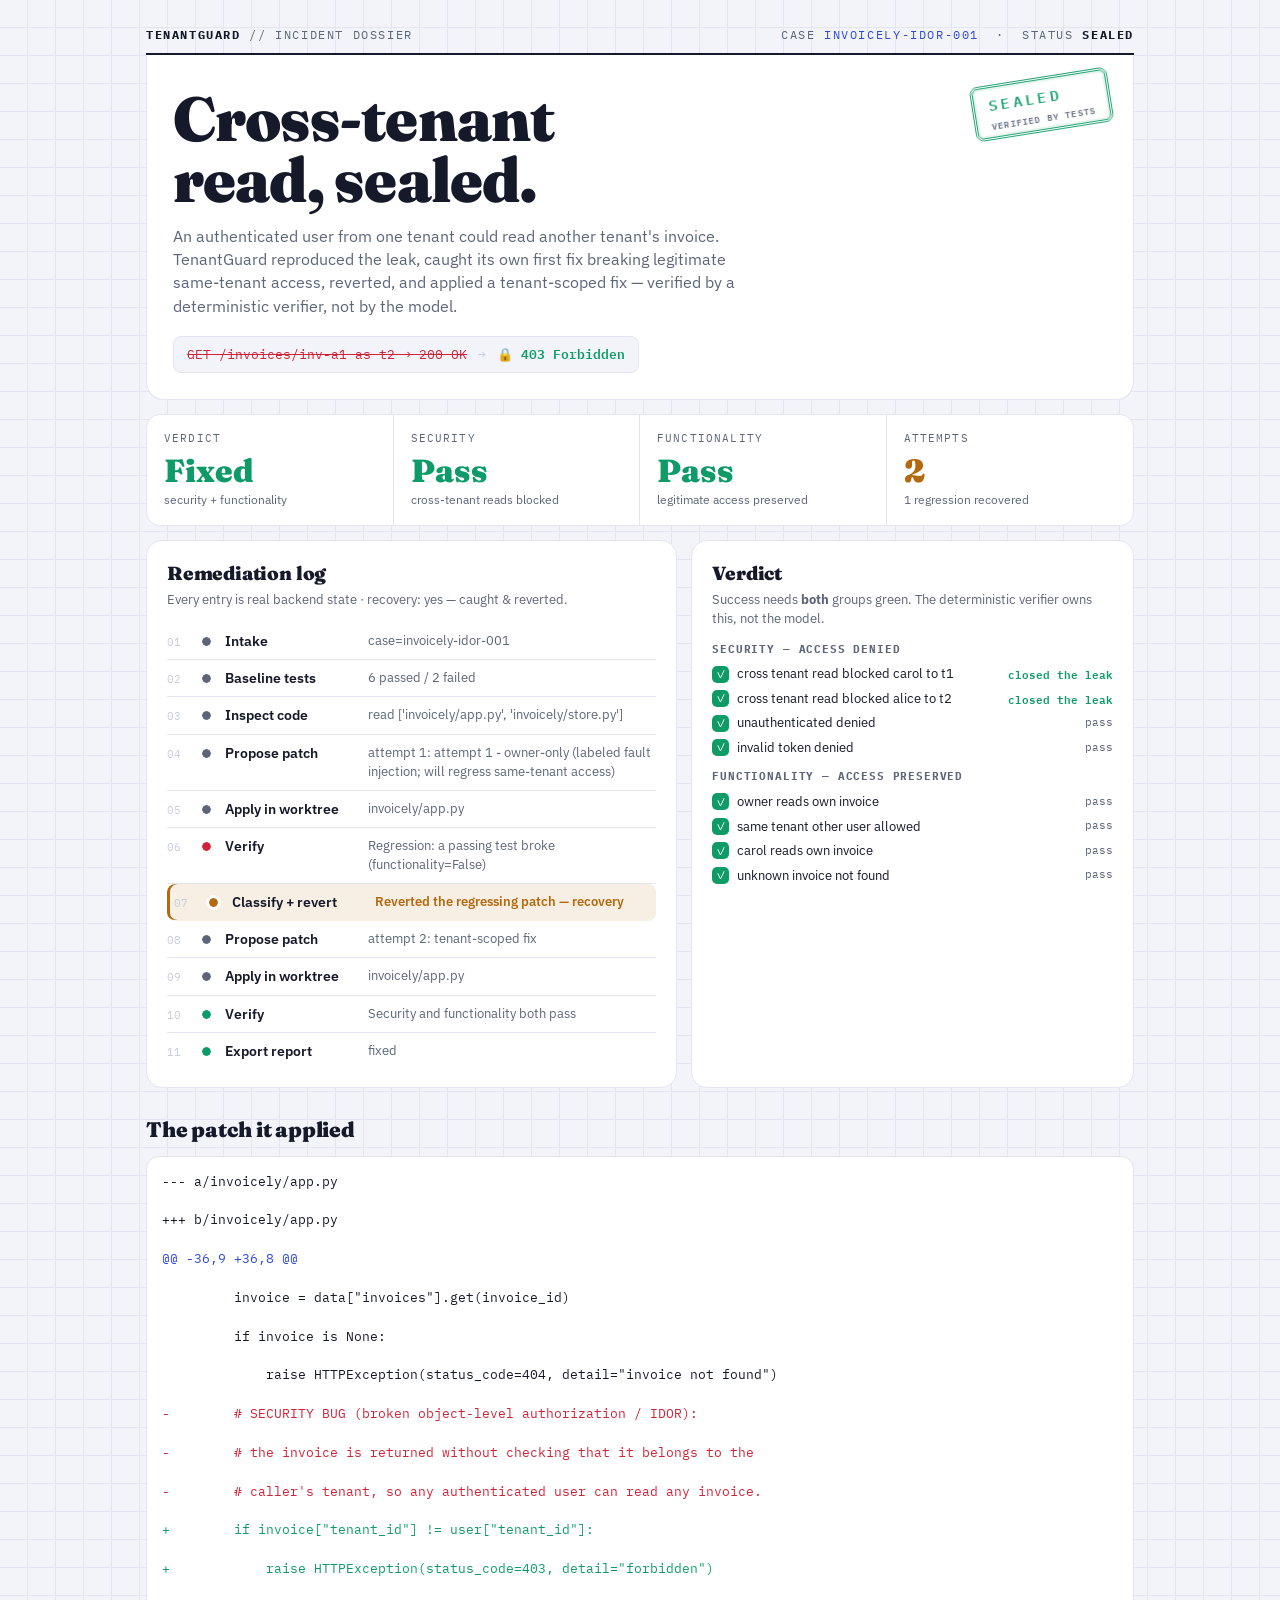
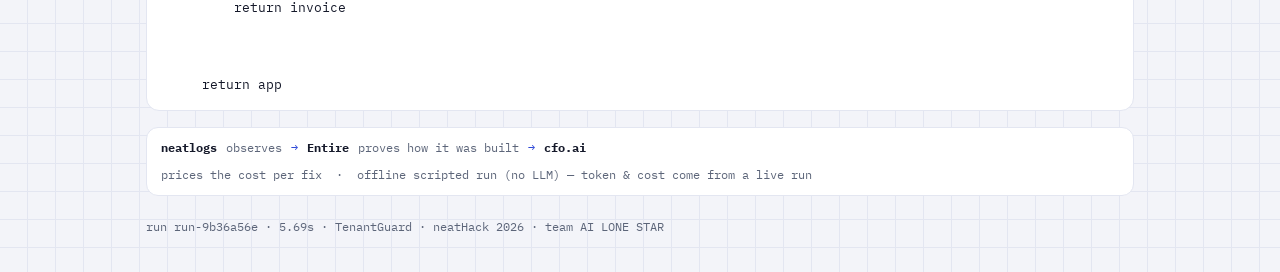
==== commit 123c24b9: "Dashboard: single light 'incident dossier' theme — serif display, blueprint grid, SEALED stamp" ====
--- a/docs/report.html
+++ b/docs/report.html
@@ -3,155 +3,150 @@
 <head>
 <meta charset="utf-8">
 <meta name="viewport" content="width=device-width, initial-scale=1, viewport-fit=cover">
-<title>TenantGuard Console</title>
+<title>TenantGuard Dossier</title>
 <link rel="preconnect" href="https://fonts.googleapis.com">
 <link rel="preconnect" href="https://fonts.gstatic.com" crossorigin>
-<link rel="stylesheet" href="https://fonts.googleapis.com/css2?family=Archivo:wght@500;700;800;900&family=IBM+Plex+Mono:wght@400;500;600&display=swap">
+<link rel="stylesheet" href="https://fonts.googleapis.com/css2?family=Fraunces:opsz,wght@9..144,600;9..144,900&family=IBM+Plex+Mono:wght@400;500;600&family=IBM+Plex+Sans:wght@400;500;600&display=swap">
 <style>
-/* dark-first "incident resolved" security console: hero seal, KPI band, timeline | verdict, patch */
 :root{
-  --bg:#0a0e17; --bg2:#0d1220; --surface:#121829; --surface-2:#0f1524; --fg:#eaeef8;
-  --muted:#8894ad; --line:#232c42; --accent:#5b8cff;
-  --breach:#ff4d61; --secure:#27d49f; --warn:#f6b34b;
-  --display:'Archivo',system-ui,-apple-system,Segoe UI,sans-serif;
+  --paper:#f3f4f9; --panel:#ffffff; --ink:#15192a; --muted:#5c6579;
+  --line:#e3e6f1; --rule:#c7cde0; --accent:#2f49d8;
+  --breach:#d12338; --secure:#0e9b67; --warn:#b4690e;
+  --serif:'Fraunces',Georgia,'Times New Roman',serif;
   --mono:'IBM Plex Mono',ui-monospace,SFMono-Regular,Menlo,monospace;
-  color-scheme:dark;
-}
-@media (prefers-color-scheme:light){:root:not([data-theme="dark"]){
-  --bg:#f4f6fb; --bg2:#eef1f8; --surface:#ffffff; --surface-2:#f7f9fd; --fg:#141a28;
-  --muted:#5b6578; --line:#e3e7f0; --accent:#3a63d8;
-  --breach:#d7263d; --secure:#0fa37f; --warn:#c2820a; color-scheme:light;
-}}
-:root[data-theme="light"]{
-  --bg:#f4f6fb; --bg2:#eef1f8; --surface:#ffffff; --surface-2:#f7f9fd; --fg:#141a28;
-  --muted:#5b6578; --line:#e3e7f0; --accent:#3a63d8;
-  --breach:#d7263d; --secure:#0fa37f; --warn:#c2820a; color-scheme:light;
+  --sans:'IBM Plex Sans',system-ui,-apple-system,Segoe UI,sans-serif;
+  color-scheme:light;
 }
 *{box-sizing:border-box}
-body{margin:0;background:
-  radial-gradient(1200px 600px at 80% -10%, color-mix(in srgb,var(--accent) 12%,transparent), transparent 60%),
-  var(--bg);
-  color:var(--fg);font-family:var(--display);font-size:15px;line-height:1.5;-webkit-font-smoothing:antialiased}
-.wrap{max-width:1040px;margin:0 auto;padding-block:26px;padding-inline:16px}
+body{margin:0;color:var(--ink);font-family:var(--sans);font-size:15px;line-height:1.5;
+  -webkit-font-smoothing:antialiased;
+  background-color:var(--paper);
+  background-image:linear-gradient(var(--line) 1px,transparent 1px),
+    linear-gradient(90deg,var(--line) 1px,transparent 1px);
+  background-size:28px 28px;background-position:-1px -1px}
+.wrap{max-width:1020px;margin:0 auto;padding-block:26px;padding-inline:16px}
+
+/* dossier header strip */
+.strip{display:flex;justify-content:space-between;align-items:center;gap:12px;flex-wrap:wrap;
+  font-family:var(--mono);font-size:11.5px;letter-spacing:.14em;text-transform:uppercase;
+  color:var(--muted);border-bottom:2px solid var(--ink);padding-bottom:10px;margin-bottom:0}
+.strip b{color:var(--ink)}
+.strip .file{color:var(--accent)}
 
 /* hero */
-.hero{position:relative;background:linear-gradient(180deg,var(--bg2),var(--surface));
-  border:1px solid var(--line);border-radius:20px;padding:26px 24px;overflow:hidden}
-.hero::after{content:"";position:absolute;inset:0;pointer-events:none;
-  background:repeating-linear-gradient(90deg,transparent 0 38px,color-mix(in srgb,var(--fg) 3%,transparent) 38px 39px);
-  opacity:.35;mask:linear-gradient(90deg,transparent,#000 30%,#000 70%,transparent)}
-.eyebrow{font-family:var(--mono);font-size:12px;letter-spacing:.14em;text-transform:uppercase;color:var(--accent)}
-.hero h1{font-size:clamp(28px,5vw,44px);font-weight:900;letter-spacing:-.02em;line-height:1.02;margin:10px 0 8px;
-  text-wrap:balance;max-width:16ch}
-.hero p{color:var(--muted);margin:0;max-width:56ch}
-.hero-grid{display:grid;grid-template-columns:1fr auto;gap:20px;align-items:center;position:relative;z-index:1}
-@media(max-width:640px){.hero-grid{grid-template-columns:1fr}}
-/* breach -> secured status line */
-.status{display:inline-flex;align-items:center;gap:10px;margin-top:16px;font-family:var(--mono);
-  font-size:13px;background:var(--surface-2);border:1px solid var(--line);border-radius:999px;padding:7px 13px}
-.status .arrow{color:var(--muted)}
-.b-old{color:var(--breach);text-decoration:line-through;opacity:.9;animation:breachPulse 1.1s ease-out 1}
+.hero{position:relative;background:var(--panel);border:1px solid var(--line);
+  border-top:none;border-radius:0 0 18px 18px;padding:30px 26px 26px;overflow:hidden}
+.hero h1{font-family:var(--serif);font-weight:900;font-size:clamp(34px,6.5vw,62px);line-height:.98;
+  letter-spacing:-.015em;margin:4px 0 14px;max-width:15ch;text-wrap:balance}
+.hero p{color:var(--muted);margin:0;max-width:58ch;font-size:15.5px}
+.status{display:inline-flex;align-items:center;gap:11px;margin-top:18px;font-family:var(--mono);font-size:13px;
+  background:var(--paper);border:1px solid var(--line);border-radius:8px;padding:8px 13px}
+.b-old{color:var(--breach);text-decoration:line-through;animation:fade 1.1s ease-out 1}
 .b-new{color:var(--secure);font-weight:600}
-.b-new .lock{display:inline-block;animation:popIn .5s cubic-bezier(.2,1.4,.3,1) .5s both}
-@keyframes breachPulse{0%,60%{opacity:1}100%{opacity:.6}}
-@keyframes popIn{from{transform:scale(.4);opacity:0}to{transform:scale(1);opacity:1}}
-/* seal */
-.seal{width:118px;height:118px;flex:none;justify-self:end}
-.seal .ring{stroke:var(--secure);stroke-width:2.5;fill:none;stroke-linecap:round;
-  stroke-dasharray:300;stroke-dashoffset:300;animation:draw 1.1s ease-out .15s forwards}
-.seal .body{fill:color-mix(in srgb,var(--secure) 14%,transparent)}
-.seal .tick{stroke:var(--secure);stroke-width:3.4;fill:none;stroke-linecap:round;stroke-linejoin:round;
-  stroke-dasharray:40;stroke-dashoffset:40;animation:draw .5s ease-out 1s forwards}
-@keyframes draw{to{stroke-dashoffset:0}}
-
-/* kpi band */
-.kpis{display:grid;grid-template-columns:repeat(4,1fr);gap:12px;margin-top:14px}
+.b-new .lock{display:inline-block;animation:popIn .5s cubic-bezier(.2,1.5,.3,1) .55s both}
+.arrow{color:var(--rule)}
+@keyframes fade{0%,55%{opacity:1}100%{opacity:.55}}
+@keyframes popIn{from{transform:scale(.3);opacity:0}to{transform:scale(1);opacity:1}}
+
+/* SEALED rubber stamp */
+.stamp{position:absolute;top:22px;right:22px;font-family:var(--mono);font-weight:600;
+  color:var(--secure);border:3px double var(--secure);border-radius:8px;
+  padding:7px 14px 5px;font-size:15px;letter-spacing:.22em;text-transform:uppercase;
+  transform:rotate(-9deg);opacity:.92;animation:stamp .5s cubic-bezier(.2,1.3,.3,1) .9s both;
+  box-shadow:0 0 0 2px color-mix(in srgb,var(--secure) 12%,transparent) inset}
+.stamp small{display:block;font-size:8.5px;letter-spacing:.14em;color:var(--muted);text-align:center;margin-top:2px}
+@keyframes stamp{0%{transform:rotate(-9deg) scale(2.1);opacity:0}
+  65%{transform:rotate(-9deg) scale(.9);opacity:.92}100%{transform:rotate(-9deg) scale(1);opacity:.92}}
+
+/* kpi ledger */
+.kpis{display:grid;grid-template-columns:repeat(4,1fr);gap:0;margin-top:14px;
+  background:var(--panel);border:1px solid var(--line);border-radius:14px;overflow:hidden}
 @media(max-width:760px){.kpis{grid-template-columns:repeat(2,1fr)}}
-.kpi{background:var(--surface);border:1px solid var(--line);border-radius:15px;padding:15px;position:relative;overflow:hidden;
-  opacity:0;transform:translateY(10px);animation:rise .6s ease-out forwards}
-.kpi:nth-child(1){animation-delay:.15s}.kpi:nth-child(2){animation-delay:.25s}
-.kpi:nth-child(3){animation-delay:.35s}.kpi:nth-child(4){animation-delay:.45s}
-.kpi::before{content:"";position:absolute;left:0;top:0;bottom:0;width:4px;background:var(--muted)}
-.kpi.good::before{background:var(--secure)}.kpi.crit::before{background:var(--breach)}
-.kpi.warn::before{background:var(--warn)}.kpi.accent::before{background:var(--accent)}
-.kpi-label{font-family:var(--mono);font-size:11px;text-transform:uppercase;letter-spacing:.09em;color:var(--muted)}
-.kpi-value{font-weight:800;font-size:30px;line-height:1.1;margin:6px 0 2px;font-variant-numeric:tabular-nums}
+.kpi{padding:16px 17px;border-right:1px solid var(--line);position:relative;
+  opacity:0;transform:translateY(9px);animation:rise .55s ease-out forwards}
+.kpi:last-child{border-right:0}
+@media(max-width:760px){.kpi:nth-child(2n){border-right:0}.kpi:nth-child(-n+2){border-bottom:1px solid var(--line)}}
+.kpi:nth-child(1){animation-delay:.12s}.kpi:nth-child(2){animation-delay:.2s}
+.kpi:nth-child(3){animation-delay:.28s}.kpi:nth-child(4){animation-delay:.36s}
+.kpi-label{font-family:var(--mono);font-size:10.5px;text-transform:uppercase;letter-spacing:.11em;color:var(--muted)}
+.kpi-value{font-family:var(--serif);font-weight:900;font-size:32px;line-height:1.05;margin:7px 0 3px;
+  font-variant-numeric:tabular-nums}
+.kpi.good .kpi-value{color:var(--secure)}.kpi.crit .kpi-value{color:var(--breach)}
+.kpi.warn .kpi-value{color:var(--warn)}.kpi.accent .kpi-value{color:var(--accent)}
 .kpi-sub{font-size:12px;color:var(--muted)}
 @keyframes rise{to{opacity:1;transform:none}}
 
 .grid{display:grid;grid-template-columns:1.2fr 1fr;gap:14px;margin-top:14px}
 @media(max-width:820px){.grid{grid-template-columns:1fr}}
-.panel{background:var(--surface);border:1px solid var(--line);border-radius:18px;padding:17px 19px;min-width:0}
-.panel h3{font-weight:800;font-size:15px;margin:0 0 3px}
-.panel .hint{color:var(--muted);font-size:12.5px;margin:0 0 13px}
-
-ul.tl{list-style:none;margin:0;padding:0}
-.tl-row{display:grid;grid-template-columns:16px 138px 1fr;gap:10px;align-items:start;padding:8px 0;
-  border-bottom:1px dashed var(--line);opacity:0;transform:translateX(-8px);
-  animation:slidein .5s ease-out forwards;animation-delay:calc(.5s + var(--i)*.09s)}
+.panel{background:var(--panel);border:1px solid var(--line);border-radius:16px;padding:18px 20px;min-width:0}
+.panel h3{font-family:var(--serif);font-weight:900;font-size:19px;margin:0 0 3px;letter-spacing:-.01em}
+.panel .hint{color:var(--muted);font-size:12.5px;margin:0 0 14px}
+
+/* evidence log */
+ul.tl{list-style:none;margin:0;padding:0;position:relative}
+.tl-row{display:grid;grid-template-columns:26px 14px 134px 1fr;gap:9px;align-items:start;padding:8px 0;
+  border-bottom:1px solid var(--line);opacity:0;transform:translateX(-7px);
+  animation:slide .5s ease-out forwards;animation-delay:calc(.45s + var(--i)*.085s)}
 .tl-row:last-child{border-bottom:0}
-@keyframes slidein{to{opacity:1;transform:none}}
-.tl-dot{width:10px;height:10px;border-radius:50%;background:var(--muted);margin-top:5px}
-.tl-label{font-weight:700;font-size:13.5px}
+@keyframes slide{to{opacity:1;transform:none}}
+.tl-num{font-family:var(--mono);font-size:11px;color:var(--rule);margin-top:3px}
+.tl-dot{width:9px;height:9px;border-radius:50%;background:var(--muted);margin-top:6px;outline:3px solid var(--panel)}
+.tl-label{font-weight:600;font-size:13.5px}
 .tl-note{color:var(--muted);font-size:13px;min-width:0}
 .tl-row.pass .tl-dot{background:var(--secure)}
 .tl-row.fail .tl-dot{background:var(--breach)}
-.tl-row.recover{background:color-mix(in srgb,var(--warn) 13%,transparent);border-radius:9px;
-  padding-inline:8px;border-bottom-color:transparent;box-shadow:inset 3px 0 0 var(--warn)}
-.tl-row.recover .tl-dot{background:var(--warn);animation:ping 1.4s ease-out infinite}
+.tl-row.recover{background:color-mix(in srgb,var(--warn) 11%,transparent);border-radius:8px;
+  padding-inline:7px;border-bottom-color:transparent;box-shadow:inset 3px 0 0 var(--warn)}
+.tl-row.recover .tl-dot{background:var(--warn);animation:ping 1.5s ease-out infinite}
 .tl-row.recover .tl-note{color:var(--warn);font-weight:600}
-@keyframes ping{0%{box-shadow:0 0 0 0 color-mix(in srgb,var(--warn) 60%,transparent)}
+@keyframes ping{0%{box-shadow:0 0 0 0 color-mix(in srgb,var(--warn) 55%,transparent)}
   70%{box-shadow:0 0 0 7px transparent}100%{box-shadow:0 0 0 0 transparent}}
 
 .vm-group{margin-bottom:12px}
-.vm-group h4{font-family:var(--mono);font-size:11px;text-transform:uppercase;letter-spacing:.07em;color:var(--muted);margin:0 0 7px}
+.vm-group h4{font-family:var(--mono);font-size:10.5px;text-transform:uppercase;letter-spacing:.08em;color:var(--muted);margin:0 0 7px}
 .vm-group ul{list-style:none;margin:0;padding:0;display:flex;flex-direction:column;gap:5px}
 .vm-group li{display:flex;align-items:center;gap:8px;font-size:13px}
-.vm-check{width:17px;height:17px;flex:none;border-radius:5px;display:grid;place-items:center;font-size:11px;color:#071018;background:var(--secure)}
-.vm-group li.bad .vm-check{background:var(--breach);color:#fff}
+.vm-check{width:17px;height:17px;flex:none;border-radius:5px;display:grid;place-items:center;font-size:11px;color:#fff;background:var(--secure)}
+.vm-group li.bad .vm-check{background:var(--breach)}
 .vm-name{flex:1 1 auto;min-width:0}
 .vm-tag{font-family:var(--mono);font-size:10.5px;color:var(--muted);white-space:nowrap}
 .vm-tag.closed{color:var(--secure);font-weight:600}
 
 .diffwrap{margin-top:14px}
-h2.sec{font-weight:800;font-size:16px;margin:26px 0 10px}
-pre.diff{background:var(--surface-2);border:1px solid var(--line);border-radius:13px;padding:15px;overflow-x:auto;
+h2.sec{font-family:var(--serif);font-weight:900;font-size:21px;margin:26px 0 10px;letter-spacing:-.01em}
+pre.diff{background:var(--panel);border:1px solid var(--line);border-radius:13px;padding:15px;overflow-x:auto;
   font-family:var(--mono);font-size:12.5px;line-height:1.55;margin:0}
 .dl{display:block;white-space:pre}
 .dl.ins{color:var(--secure)}.dl.del{color:var(--breach)}.dl.hunk{color:var(--accent)}
 
-.loop{margin-top:16px;display:flex;align-items:center;gap:9px;flex-wrap:wrap;font-family:var(--mono);font-size:12px;color:var(--muted)}
-.loop b{color:var(--fg)}.loop .arrow{color:var(--accent)}
+.loop{margin-top:16px;display:flex;align-items:center;gap:9px;flex-wrap:wrap;font-family:var(--mono);font-size:12px;color:var(--muted);
+  background:var(--panel);border:1px solid var(--line);border-radius:12px;padding:11px 14px}
+.loop b{color:var(--ink)}.loop .arrow{color:var(--accent)}
 .foot{color:var(--muted);font-size:11.5px;margin-top:22px;font-family:var(--mono)}
 
 @media (prefers-reduced-motion:reduce){
   *{animation:none!important}
   .kpi,.tl-row{opacity:1!important;transform:none!important}
-  .seal .ring,.seal .tick{stroke-dashoffset:0!important}
+  .stamp{opacity:.92!important;transform:rotate(-9deg)!important}
 }
 </style>
 </head>
 <body>
 <div class="wrap">
+  <div class="strip">
+    <span><b>TenantGuard</b> // Incident Dossier</span>
+    <span>Case <span class="file">invoicely-idor-001</span> &nbsp;·&nbsp; Status <b>SEALED</b></span>
+  </div>
   <div class="hero">
-    <div class="hero-grid">
-      <div>
-        <div class="eyebrow">Incident · invoicely-idor-001 · SECURED</div>
-        <h1>Cross-tenant read, sealed.</h1>
-        <p>An authenticated user from one tenant could read another tenant's invoice. TenantGuard
-        reproduced the leak, caught its own first fix breaking legitimate same-tenant access, reverted,
-        and applied a tenant-scoped fix — verified by tests, not by the model.</p>
-        <div class="status">
-          <span class="b-old">GET /invoices/inv-a1 as t2 → 200 OK</span>
-          <span class="arrow">→</span>
-          <span class="b-new"><span class="lock">🔒</span> 403 Forbidden</span>
-        </div>
-      </div>
-      <svg class="seal" viewBox="0 0 64 64" aria-hidden="true">
-        <path class="body" d="M32 4l22 8v16c0 14-9.4 23-22 29C19.4 51 10 42 10 28V12l22-8z"/>
-        <path class="ring" d="M32 4l22 8v16c0 14-9.4 23-22 29C19.4 51 10 42 10 28V12l22-8z"/>
-        <path class="tick" d="M22 32l7 7 13-15"/>
-      </svg>
+    <div class="stamp">SEALED<small>verified by tests</small></div>
+    <h1>Cross-tenant read, sealed.</h1>
+    <p>An authenticated user from one tenant could read another tenant's invoice. TenantGuard
+    reproduced the leak, caught its own first fix breaking legitimate same-tenant access, reverted,
+    and applied a tenant-scoped fix — verified by a deterministic verifier, not by the model.</p>
+    <div class="status">
+      <span class="b-old">GET /invoices/inv-a1 as t2 → 200 OK</span>
+      <span class="arrow">→</span>
+      <span class="b-new"><span class="lock">🔒</span> 403 Forbidden</span>
     </div>
   </div>
 
@@ -159,19 +154,19 @@
 
   <div class="grid">
     <div class="panel">
-      <h3>Remediation timeline</h3>
-      <p class="hint">Every row is real backend state. Recovery is highlighted · recovery: yes — caught &amp; reverted.</p>
-      <ul class="tl"><li class="tl-row step" style="--i:0"><span class="tl-dot"></span><span class="tl-label">Intake</span><span class="tl-note">case=invoicely-idor-001</span></li>
-<li class="tl-row step" style="--i:1"><span class="tl-dot"></span><span class="tl-label">Baseline tests</span><span class="tl-note">6 passed / 2 failed</span></li>
-<li class="tl-row step" style="--i:2"><span class="tl-dot"></span><span class="tl-label">Inspect code</span><span class="tl-note">read [&#x27;invoicely/app.py&#x27;, &#x27;invoicely/store.py&#x27;]</span></li>
-<li class="tl-row step" style="--i:3"><span class="tl-dot"></span><span class="tl-label">Propose patch</span><span class="tl-note">attempt 1: attempt 1 - owner-only (labeled fault injection; will regress same-tenant access)</span></li>
-<li class="tl-row step" style="--i:4"><span class="tl-dot"></span><span class="tl-label">Apply in worktree</span><span class="tl-note">invoicely/app.py</span></li>
-<li class="tl-row fail" style="--i:5"><span class="tl-dot"></span><span class="tl-label">Verify</span><span class="tl-note">Regression: a passing test broke (functionality=False)</span></li>
-<li class="tl-row recover" style="--i:6"><span class="tl-dot"></span><span class="tl-label">Classify + revert</span><span class="tl-note">Reverted the regressing patch — recovery</span></li>
-<li class="tl-row step" style="--i:7"><span class="tl-dot"></span><span class="tl-label">Propose patch</span><span class="tl-note">attempt 2: tenant-scoped fix</span></li>
-<li class="tl-row step" style="--i:8"><span class="tl-dot"></span><span class="tl-label">Apply in worktree</span><span class="tl-note">invoicely/app.py</span></li>
-<li class="tl-row pass" style="--i:9"><span class="tl-dot"></span><span class="tl-label">Verify</span><span class="tl-note">Security and functionality both pass</span></li>
-<li class="tl-row pass" style="--i:10"><span class="tl-dot"></span><span class="tl-label">Export report</span><span class="tl-note">fixed</span></li></ul>
+      <h3>Remediation log</h3>
+      <p class="hint">Every entry is real backend state · recovery: yes — caught &amp; reverted.</p>
+      <ul class="tl"><li class="tl-row step" style="--i:0"><span class="tl-num">01</span><span class="tl-dot"></span><span class="tl-label">Intake</span><span class="tl-note">case=invoicely-idor-001</span></li>
+<li class="tl-row step" style="--i:1"><span class="tl-num">02</span><span class="tl-dot"></span><span class="tl-label">Baseline tests</span><span class="tl-note">6 passed / 2 failed</span></li>
+<li class="tl-row step" style="--i:2"><span class="tl-num">03</span><span class="tl-dot"></span><span class="tl-label">Inspect code</span><span class="tl-note">read [&#x27;invoicely/app.py&#x27;, &#x27;invoicely/store.py&#x27;]</span></li>
+<li class="tl-row step" style="--i:3"><span class="tl-num">04</span><span class="tl-dot"></span><span class="tl-label">Propose patch</span><span class="tl-note">attempt 1: attempt 1 - owner-only (labeled fault injection; will regress same-tenant access)</span></li>
+<li class="tl-row step" style="--i:4"><span class="tl-num">05</span><span class="tl-dot"></span><span class="tl-label">Apply in worktree</span><span class="tl-note">invoicely/app.py</span></li>
+<li class="tl-row fail" style="--i:5"><span class="tl-num">06</span><span class="tl-dot"></span><span class="tl-label">Verify</span><span class="tl-note">Regression: a passing test broke (functionality=False)</span></li>
+<li class="tl-row recover" style="--i:6"><span class="tl-num">07</span><span class="tl-dot"></span><span class="tl-label">Classify + revert</span><span class="tl-note">Reverted the regressing patch — recovery</span></li>
+<li class="tl-row step" style="--i:7"><span class="tl-num">08</span><span class="tl-dot"></span><span class="tl-label">Propose patch</span><span class="tl-note">attempt 2: tenant-scoped fix</span></li>
+<li class="tl-row step" style="--i:8"><span class="tl-num">09</span><span class="tl-dot"></span><span class="tl-label">Apply in worktree</span><span class="tl-note">invoicely/app.py</span></li>
+<li class="tl-row pass" style="--i:9"><span class="tl-num">10</span><span class="tl-dot"></span><span class="tl-label">Verify</span><span class="tl-note">Security and functionality both pass</span></li>
+<li class="tl-row pass" style="--i:10"><span class="tl-num">11</span><span class="tl-dot"></span><span class="tl-label">Export report</span><span class="tl-note">fixed</span></li></ul>
     </div>
     <div class="panel">
       <h3>Verdict</h3>
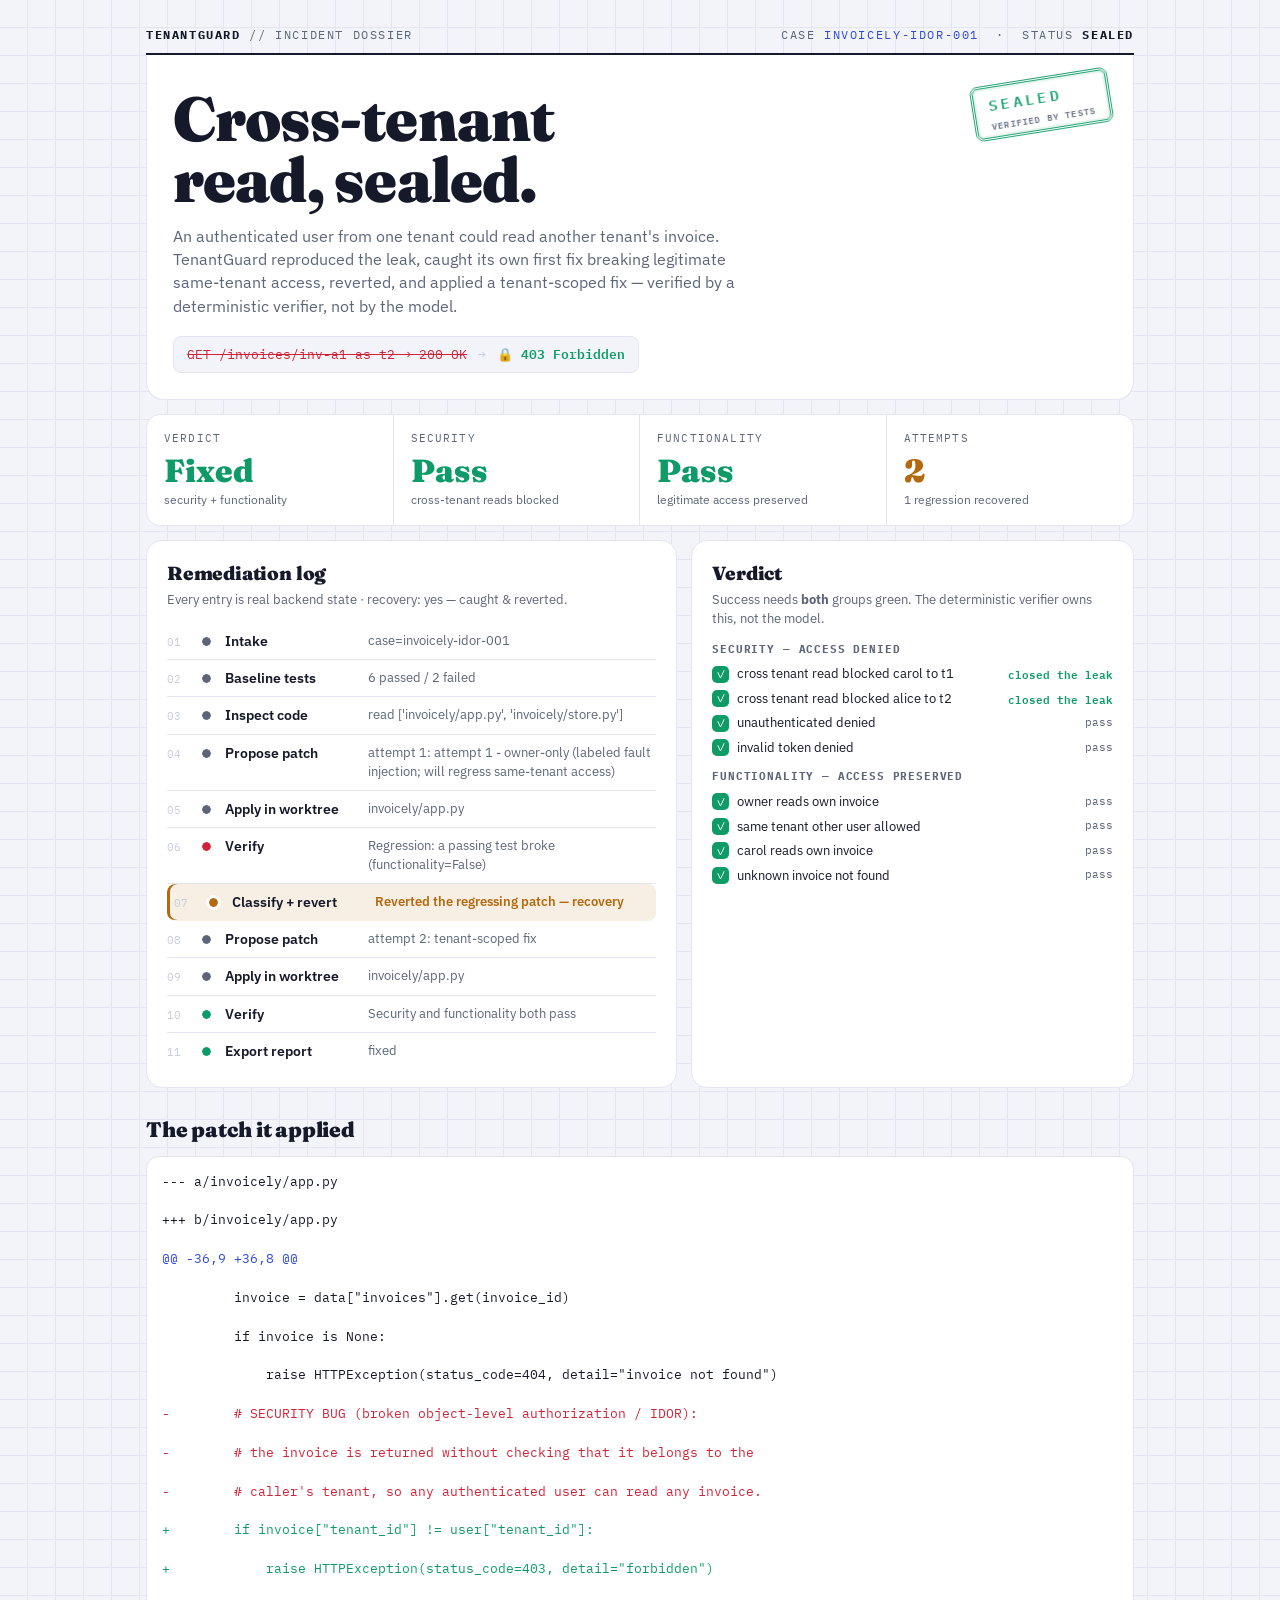
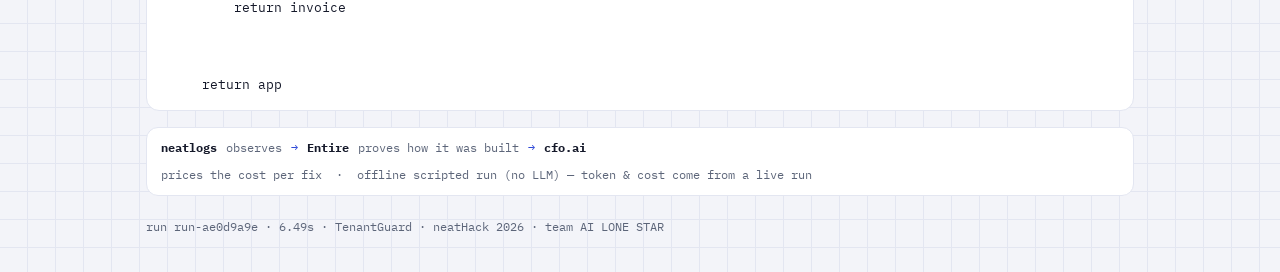
==== commit 9899918e: "Commit live Bedrock run evidence (neatlogs traced) + live dashboard; evidence index" ====
--- a/docs/report.html
+++ b/docs/report.html
@@ -195,7 +195,7 @@
 
   <div class="loop"><b>neatlogs</b> observes <span class="arrow">→</span> <b>Entire</b> proves how it was built
     <span class="arrow">→</span> <b>cfo.ai</b> prices the cost per fix &nbsp;·&nbsp; offline scripted run (no LLM) — token &amp; cost come from a live run</div>
-  <p class="foot">run run-9b36a56e · 5.69s · TenantGuard · neatHack 2026 · team AI LONE STAR</p>
+  <p class="foot">run run-ae0d9a9e · 6.49s · TenantGuard · neatHack 2026 · team AI LONE STAR</p>
 </div>
 <script>
 (function(){
